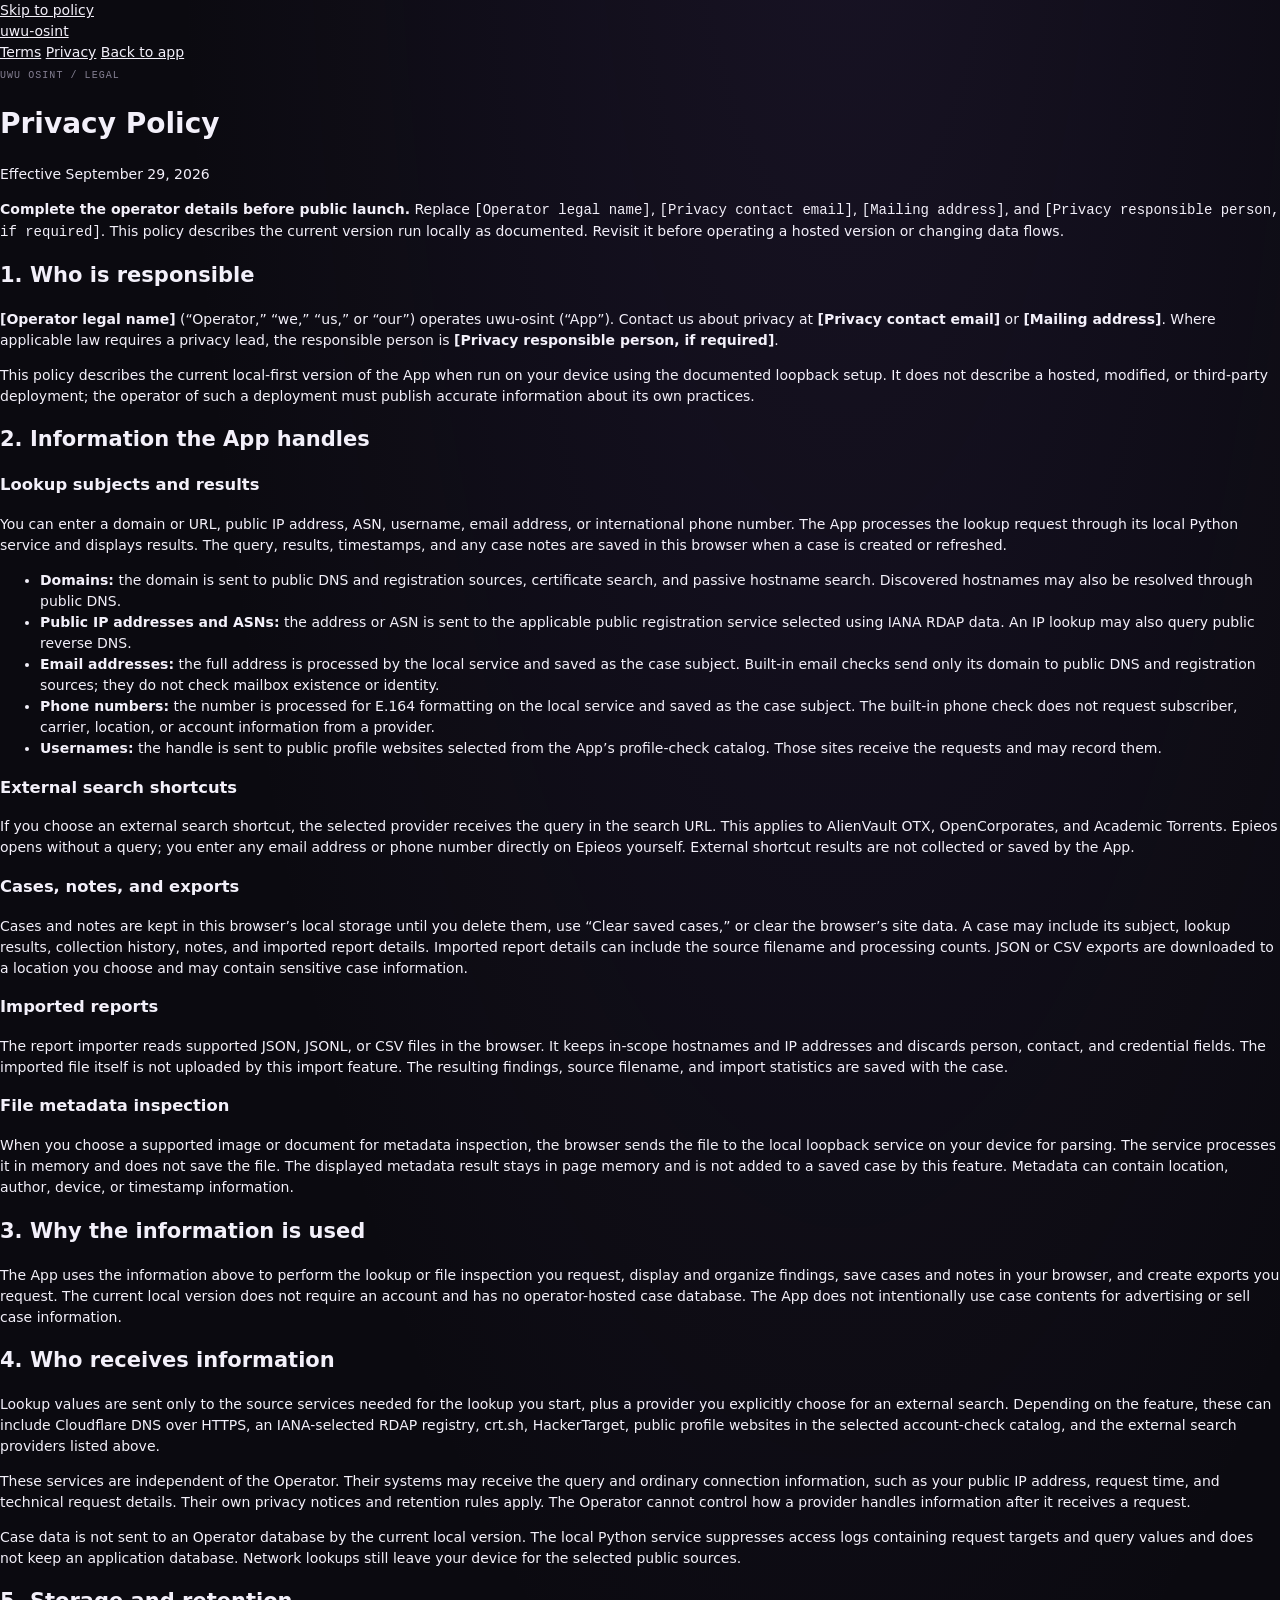
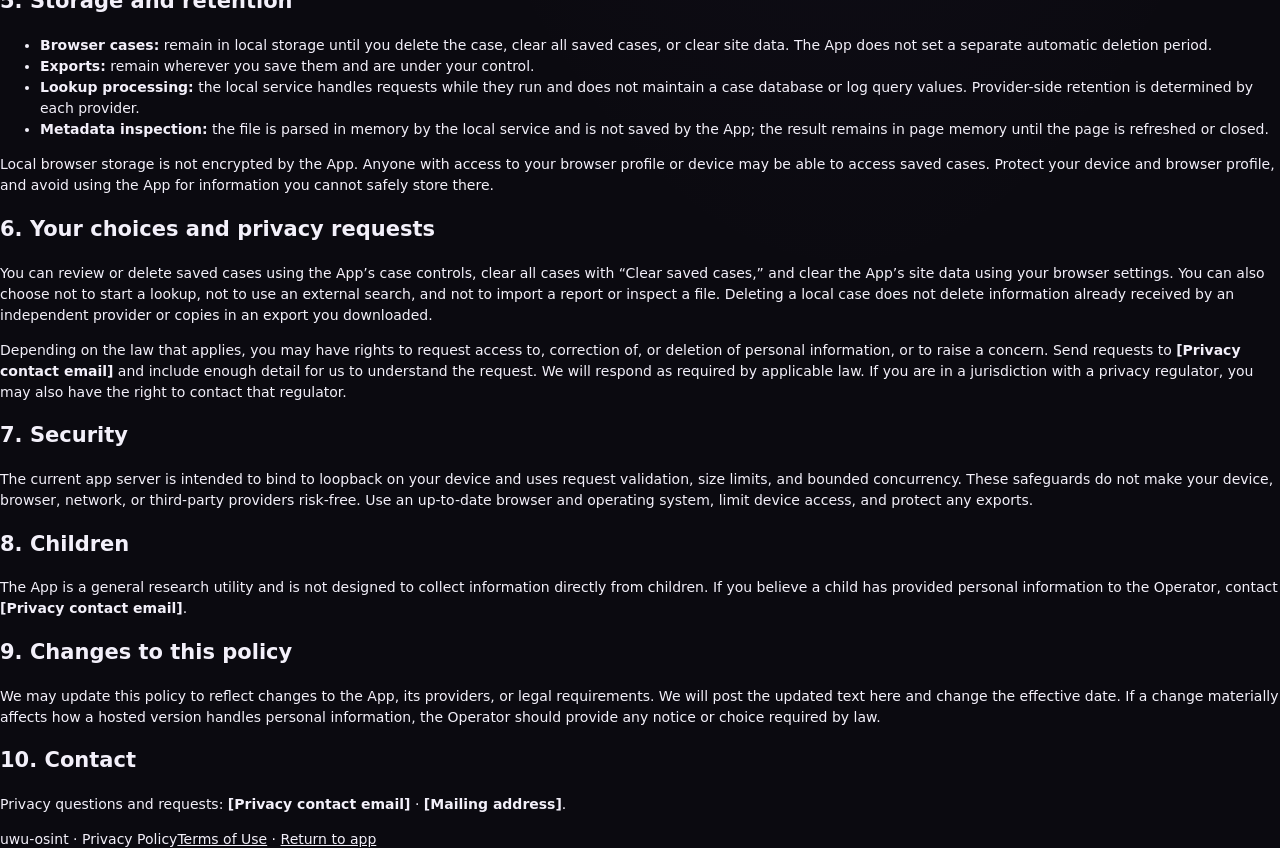
==== src/privacy.html @ 49c63d44 "Add terms of use and privacy policy pages" ====
<!doctype html>
<html lang="en">
  <head>
    <meta charset="utf-8" />
    <meta name="viewport" content="width=device-width, initial-scale=1" />
    <meta name="theme-color" content="#0c0b11" />
    <meta name="description" content="How uwu-osint handles lookup values, browser cases, imported reports, and local files." />
    <title>Privacy Policy — uwu-osint</title>
    <link rel="stylesheet" href="/styles.css" />
  </head>
  <body class="legal-page">
    <a class="skip-link" href="#main-content">Skip to policy</a>
    <header class="legal-topbar">
      <a class="legal-brand" href="/">uwu<span>-osint</span></a>
      <nav class="legal-nav" aria-label="Legal pages">
        <a href="/terms.html">Terms</a>
        <a href="/privacy.html" aria-current="page">Privacy</a>
        <a href="/">Back to app</a>
      </nav>
    </header>
    <main class="legal-shell" id="main-content">
      <div class="legal-heading">
        <span class="eyebrow">UWU OSINT / LEGAL</span>
        <h1>Privacy Policy</h1>
        <p>Effective September 29, 2026</p>
      </div>
      <aside class="legal-notice" role="note">
        <strong>Complete the operator details before public launch.</strong>
        Replace <code>[Operator legal name]</code>, <code>[Privacy contact email]</code>, <code>[Mailing address]</code>, and <code>[Privacy responsible person, if required]</code>. This policy describes the current version run locally as documented. Revisit it before operating a hosted version or changing data flows.
      </aside>
      <article class="legal-content">
        <section>
          <h2>1. Who is responsible</h2>
          <p><strong>[Operator legal name]</strong> (“Operator,” “we,” “us,” or “our”) operates uwu-osint (“App”). Contact us about privacy at <strong>[Privacy contact email]</strong> or <strong>[Mailing address]</strong>. Where applicable law requires a privacy lead, the responsible person is <strong>[Privacy responsible person, if required]</strong>.</p>
          <p>This policy describes the current local-first version of the App when run on your device using the documented loopback setup. It does not describe a hosted, modified, or third-party deployment; the operator of such a deployment must publish accurate information about its own practices.</p>
        </section>
        <section>
          <h2>2. Information the App handles</h2>
          <h3>Lookup subjects and results</h3>
          <p>You can enter a domain or URL, public IP address, ASN, username, email address, or international phone number. The App processes the lookup request through its local Python service and displays results. The query, results, timestamps, and any case notes are saved in this browser when a case is created or refreshed.</p>
          <ul>
            <li><strong>Domains:</strong> the domain is sent to public DNS and registration sources, certificate search, and passive hostname search. Discovered hostnames may also be resolved through public DNS.</li>
            <li><strong>Public IP addresses and ASNs:</strong> the address or ASN is sent to the applicable public registration service selected using IANA RDAP data. An IP lookup may also query public reverse DNS.</li>
            <li><strong>Email addresses:</strong> the full address is processed by the local service and saved as the case subject. Built-in email checks send only its domain to public DNS and registration sources; they do not check mailbox existence or identity.</li>
            <li><strong>Phone numbers:</strong> the number is processed for E.164 formatting on the local service and saved as the case subject. The built-in phone check does not request subscriber, carrier, location, or account information from a provider.</li>
            <li><strong>Usernames:</strong> the handle is sent to public profile websites selected from the App’s profile-check catalog. Those sites receive the requests and may record them.</li>
          </ul>
          <h3>External search shortcuts</h3>
          <p>If you choose an external search shortcut, the selected provider receives the query in the search URL. This applies to AlienVault OTX, OpenCorporates, and Academic Torrents. Epieos opens without a query; you enter any email address or phone number directly on Epieos yourself. External shortcut results are not collected or saved by the App.</p>
          <h3>Cases, notes, and exports</h3>
          <p>Cases and notes are kept in this browser’s local storage until you delete them, use “Clear saved cases,” or clear the browser’s site data. A case may include its subject, lookup results, collection history, notes, and imported report details. Imported report details can include the source filename and processing counts. JSON or CSV exports are downloaded to a location you choose and may contain sensitive case information.</p>
          <h3>Imported reports</h3>
          <p>The report importer reads supported JSON, JSONL, or CSV files in the browser. It keeps in-scope hostnames and IP addresses and discards person, contact, and credential fields. The imported file itself is not uploaded by this import feature. The resulting findings, source filename, and import statistics are saved with the case.</p>
          <h3>File metadata inspection</h3>
          <p>When you choose a supported image or document for metadata inspection, the browser sends the file to the local loopback service on your device for parsing. The service processes it in memory and does not save the file. The displayed metadata result stays in page memory and is not added to a saved case by this feature. Metadata can contain location, author, device, or timestamp information.</p>
        </section>
        <section>
          <h2>3. Why the information is used</h2>
          <p>The App uses the information above to perform the lookup or file inspection you request, display and organize findings, save cases and notes in your browser, and create exports you request. The current local version does not require an account and has no operator-hosted case database. The App does not intentionally use case contents for advertising or sell case information.</p>
        </section>
        <section>
          <h2>4. Who receives information</h2>
          <p>Lookup values are sent only to the source services needed for the lookup you start, plus a provider you explicitly choose for an external search. Depending on the feature, these can include Cloudflare DNS over HTTPS, an IANA-selected RDAP registry, crt.sh, HackerTarget, public profile websites in the selected account-check catalog, and the external search providers listed above.</p>
          <p>These services are independent of the Operator. Their systems may receive the query and ordinary connection information, such as your public IP address, request time, and technical request details. Their own privacy notices and retention rules apply. The Operator cannot control how a provider handles information after it receives a request.</p>
          <p>Case data is not sent to an Operator database by the current local version. The local Python service suppresses access logs containing request targets and query values and does not keep an application database. Network lookups still leave your device for the selected public sources.</p>
        </section>
        <section>
          <h2>5. Storage and retention</h2>
          <ul>
            <li><strong>Browser cases:</strong> remain in local storage until you delete the case, clear all saved cases, or clear site data. The App does not set a separate automatic deletion period.</li>
            <li><strong>Exports:</strong> remain wherever you save them and are under your control.</li>
            <li><strong>Lookup processing:</strong> the local service handles requests while they run and does not maintain a case database or log query values. Provider-side retention is determined by each provider.</li>
            <li><strong>Metadata inspection:</strong> the file is parsed in memory by the local service and is not saved by the App; the result remains in page memory until the page is refreshed or closed.</li>
          </ul>
          <p>Local browser storage is not encrypted by the App. Anyone with access to your browser profile or device may be able to access saved cases. Protect your device and browser profile, and avoid using the App for information you cannot safely store there.</p>
        </section>
        <section>
          <h2>6. Your choices and privacy requests</h2>
          <p>You can review or delete saved cases using the App’s case controls, clear all cases with “Clear saved cases,” and clear the App’s site data using your browser settings. You can also choose not to start a lookup, not to use an external search, and not to import a report or inspect a file. Deleting a local case does not delete information already received by an independent provider or copies in an export you downloaded.</p>
          <p>Depending on the law that applies, you may have rights to request access to, correction of, or deletion of personal information, or to raise a concern. Send requests to <strong>[Privacy contact email]</strong> and include enough detail for us to understand the request. We will respond as required by applicable law. If you are in a jurisdiction with a privacy regulator, you may also have the right to contact that regulator.</p>
        </section>
        <section>
          <h2>7. Security</h2>
          <p>The current app server is intended to bind to loopback on your device and uses request validation, size limits, and bounded concurrency. These safeguards do not make your device, browser, network, or third-party providers risk-free. Use an up-to-date browser and operating system, limit device access, and protect any exports.</p>
        </section>
        <section>
          <h2>8. Children</h2>
          <p>The App is a general research utility and is not designed to collect information directly from children. If you believe a child has provided personal information to the Operator, contact <strong>[Privacy contact email]</strong>.</p>
        </section>
        <section>
          <h2>9. Changes to this policy</h2>
          <p>We may update this policy to reflect changes to the App, its providers, or legal requirements. We will post the updated text here and change the effective date. If a change materially affects how a hosted version handles personal information, the Operator should provide any notice or choice required by law.</p>
        </section>
        <section>
          <h2>10. Contact</h2>
          <p>Privacy questions and requests: <strong>[Privacy contact email]</strong> · <strong>[Mailing address]</strong>.</p>
        </section>
      </article>
      <footer class="legal-footer"><span>uwu-osint · Privacy Policy</span><span><a href="/terms.html">Terms of Use</a> · <a href="/">Return to app</a></span></footer>
    </main>
  </body>
</html>
---- styles.css ----
:root {
  color-scheme: dark;
  --bg: #0b0a10;
  --panel: #121119;
  --panel-raised: #17151f;
  --panel-hover: #1d1b27;
  --border: rgba(234, 228, 255, .085);
  --border-strong: rgba(234, 228, 255, .14);
  --text: #f3f0fa;
  --muted: #9894a7;
  --faint: #696677;
  --lilac: #b7a4ff;
  --lilac-bright: #cbbaff;
  --mint: #a5e2c3;
  --warning: #e7bd7c;
  --danger: #df929e;
  --sans: "DM Sans", Inter, ui-sans-serif, system-ui, -apple-system, BlinkMacSystemFont, "Segoe UI", sans-serif;
  --display: Manrope, var(--sans);
  --mono: "DM Mono", "SFMono-Regular", Consolas, monospace;
}

* { box-sizing: border-box; }

html { min-width: 320px; background: var(--bg); }

body {
  margin: 0;
  color: var(--text);
  background:
    radial-gradient(ellipse at 66% -12%, rgba(97, 69, 158, .15), transparent 42rem),
    var(--bg);
  font-family: var(--sans);
  font-size: 14px;
  line-height: 1.5;
  -webkit-font-smoothing: antialiased;
}

button, input, textarea { color: inherit; font: inherit; }
button { cursor: pointer; }
a { color: inherit; }
button:focus-visible, a:focus-visible, input:focus-visible, textarea:focus-visible, select:focus-visible { outline: 2px solid var(--lilac); outline-offset: 3px; }

.app-shell { min-height: 100vh; display: grid; grid-template-columns: 248px minmax(0, 1fr); }

.sidebar {
  position: sticky;
  top: 0;
  display: flex;
  flex-direction: column;
  height: 100vh;
  min-height: 620px;
  padding: 27px 16px 17px;
  overflow: hidden;
  background: rgba(15, 14, 21, .91);
  border-right: 1px solid var(--border);
}

.brand-lockup { display: flex; align-items: center; gap: 11px; padding: 1px 10px 21px; }
.brand-mark { position: relative; display: grid; place-items: center; width: 36px; height: 36px; border: 1px solid rgba(183, 164, 255, .44); border-radius: 12px; color: var(--lilac-bright); font: 800 17px var(--display); letter-spacing: -3px; padding-right: 3px; background: linear-gradient(140deg, rgba(183, 164, 255, .16), rgba(183, 164, 255, .025)); box-shadow: 0 0 24px rgba(141, 113, 233, .13); }
.brand-mark span { color: #f5d8fd; }
.brand-lockup b { display: block; font: 800 16px var(--display); letter-spacing: -.6px; }
.brand-lockup b span { color: var(--lilac); }
.brand-lockup small { display: block; margin-top: 1px; color: var(--faint); font: 9px var(--mono); letter-spacing: .8px; }
.sidebar-rule { height: 1px; background: var(--border); margin: 0 7px 22px; }
.side-label, .eyebrow { color: #858093; font: 10px var(--mono); letter-spacing: 1.05px; }
.side-label { padding: 0 11px; margin-bottom: 9px; }
.side-link { position: relative; display: flex; align-items: center; gap: 11px; width: 100%; height: 39px; padding: 0 11px; border: 0; border-radius: 8px; background: transparent; color: #a9a5b5; text-align: left; font-size: 12px; transition: background .16s ease, color .16s ease; }
.side-link:hover { background: rgba(255,255,255,.035); color: var(--text); }
.side-link.selected { background: rgba(183, 164, 255, .105); color: #e7ddff; }
.side-icon { width: 17px; color: #9791a8; font-size: 16px; text-align: center; }
.side-link.selected .side-icon { color: var(--lilac); }
.nav-dot { width: 5px; height: 5px; margin-left: auto; border-radius: 50%; background: var(--lilac); box-shadow: 0 0 8px var(--lilac); }
.case-section-heading { display: flex; align-items: center; justify-content: space-between; margin: 28px 1px 10px; }
.case-section-heading .side-label { margin: 0; }
.case-count { min-width: 21px; padding: 1px 6px; border: 1px solid var(--border); border-radius: 10px; color: var(--muted); text-align: center; font: 10px var(--mono); }
.case-list { display: grid; align-content: start; gap: 3px; overflow-y: auto; scrollbar-width: thin; scrollbar-color: #373242 transparent; }
.case-item { display: flex; align-items: center; gap: 9px; width: 100%; min-width: 0; padding: 8px 8px; border: 1px solid transparent; border-radius: 9px; background: transparent; text-align: left; transition: background .15s ease, border-color .15s ease; }
.case-item:hover { background: rgba(255,255,255,.035); }
.case-item.active { border-color: rgba(183,164,255,.17); background: rgba(183,164,255,.065); }
.case-avatar { display: grid; flex: 0 0 28px; place-items: center; width: 28px; height: 28px; border: 1px solid rgba(183,164,255,.16); border-radius: 8px; color: #c4b4ff; background: rgba(183,164,255,.085); font: 11px var(--mono); }
.case-item-copy { display: grid; min-width: 0; gap: 1px; }
.case-item-copy b { overflow: hidden; color: #e4e0eb; font-size: 11px; font-weight: 600; text-overflow: ellipsis; white-space: nowrap; }
.case-item-copy small { color: var(--faint); font: 9px var(--mono); letter-spacing: .3px; }
.case-arrow { margin-left: auto; color: #706b7e; font-size: 18px; opacity: 0; }
.case-item:hover .case-arrow, .case-item.active .case-arrow { opacity: 1; }
.case-list-empty { padding: 11px; color: #817d8d; font-size: 11px; line-height: 1.8; }
.case-list-empty span { color: #928d9b; }
.sidebar-bottom { margin-top: auto; padding: 15px 10px 0; border-top: 1px solid var(--border); }
.clear-cases-button { width: fit-content; padding: 4px 0; border: 0; background: transparent; color: #c88f99; font-size: 9px; text-align: left; }
.clear-cases-button:hover { color: #f0b3bd; text-decoration: underline; text-underline-offset: 3px; }
.local-indicator { display: flex; align-items: center; gap: 8px; color: #b8b2c4; font-size: 10px; }
.local-indicator i, .passive-label i { display: inline-block; width: 6px; height: 6px; border-radius: 50%; background: var(--mint); box-shadow: 0 0 9px rgba(165,226,195,.65); }
.sidebar-bottom p { margin: 8px 0 20px; color: var(--faint); font-size: 10px; line-height: 1.6; }
.version-label { display: flex; justify-content: space-between; color: #898493; font: 9px var(--mono); letter-spacing: .6px; }
.version-label span { color: #9792a0; }

.main-content { min-width: 0; }
.topbar { position: sticky; z-index: 3; top: 0; display: flex; justify-content: space-between; align-items: center; height: 57px; padding: 0 44px; border-bottom: 1px solid rgba(234,228,255,.065); background: rgba(11,10,16,.83); backdrop-filter: blur(16px); }
.breadcrumb { display: flex; align-items: center; gap: 10px; color: #7c7888; font-size: 11px; }
.breadcrumb i { color: #494655; font-style: normal; }
.breadcrumb b { color: #c8c4d1; font-weight: 500; }
.topbar-actions { display: flex; align-items: center; gap: 16px; }
.passive-label { display: flex; align-items: center; gap: 7px; color: #a2d6ba; font: 9px var(--mono); letter-spacing: .7px; }
.passive-label i { width: 5px; height: 5px; }
.icon-button { display: grid; place-items: center; width: 30px; height: 30px; border: 1px solid var(--border-strong); border-radius: 8px; background: #14121c; color: #d1c6fb; font-size: 17px; }
.icon-button:hover { border-color: rgba(183,164,255,.45); background: rgba(183,164,255,.1); }
.icon-button:disabled { cursor: wait; opacity: .55; }

.content-wrap { width: min(1140px, 100%); margin: 0 auto; padding: 39px 44px 24px; }
.page-heading { position: relative; display: flex; align-items: center; justify-content: space-between; min-height: 124px; overflow: hidden; }
.page-heading .eyebrow { color: #a492d8; }
.page-heading h1 { margin: 10px 0 5px; font: 600 clamp(27px, 3vw, 36px)/1.12 var(--display); letter-spacing: -1.5px; }
.page-heading h1 em { color: var(--lilac); font-style: normal; }
.page-heading p { margin: 0; color: #9390a0; font-size: 12px; }
.heading-ornament { position: relative; display: grid; flex: 0 0 160px; place-items: center; width: 160px; height: 120px; opacity: .87; }
.ornament-ring { position: absolute; border: 1px solid rgba(183,164,255,.15); border-radius: 50%; transform: rotate(-25deg); }
.ring-one { width: 126px; height: 74px; }
.ring-two { width: 91px; height: 117px; transform: rotate(48deg); border-color: rgba(222,178,250,.14); }
.ornament-core { display: grid; place-items: center; width: 43px; height: 43px; border: 1px solid rgba(199,180,255,.45); border-radius: 15px; background: radial-gradient(circle at 40% 30%, rgba(193,167,255,.24), rgba(79,59,118,.16)); color: #dfd1ff; font: 700 12px var(--display); transform: rotate(-10deg); box-shadow: 0 0 35px rgba(157,130,240,.18); }

.search-panel { display: grid; grid-template-columns: 43px minmax(180px, 1fr) 1px minmax(280px, 370px); align-items: center; min-height: 84px; margin: 23px 0 22px; padding: 14px 17px; border: 1px solid rgba(183,164,255,.18); border-radius: 13px; background: linear-gradient(112deg, rgba(28,25,40,.98), rgba(19,17,26,.96)); box-shadow: 0 12px 45px rgba(0,0,0,.15), inset 0 1px rgba(255,255,255,.025); }
.search-icon { display: grid; place-items: center; width: 33px; height: 33px; border: 1px solid rgba(183,164,255,.17); border-radius: 9px; color: var(--lilac); background: rgba(183,164,255,.07); font-size: 21px; }
.search-input-wrap { display: grid; align-content: center; min-width: 0; padding: 0 14px 0 4px; }
.search-input-wrap label { margin-bottom: 1px; color: #858093; font: 9px var(--mono); letter-spacing: .75px; }
.search-input-wrap input { width: 100%; min-width: 0; padding: 0; border: 0; outline: none; background: transparent; color: var(--text); font: 600 15px var(--display); letter-spacing: -.2px; }
.search-input-wrap input::placeholder { color: #918b9d; font-weight: 500; }
.search-input-wrap input:focus-visible { outline: 2px solid var(--lilac); outline-offset: 4px; border-radius: 3px; }
.search-hint { margin-top: 3px; color: #938d9f; font-size: 9px; }
.account-filter { display: grid; gap: 3px; width: min(260px, 100%); margin-top: 8px; }
.account-filter[hidden] { display: none; }
.account-filter label { color: #858093; font: 8px var(--mono); letter-spacing: .6px; }
.account-filter select { width: 100%; min-height: 27px; padding: 0 7px; border: 1px solid rgba(234,228,255,.1); border-radius: 5px; background: #17151f; color: #c8c1d7; font-size: 9px; }
.search-divider { height: 45px; background: var(--border-strong); }
.scope-check { display: flex; align-items: center; justify-content: space-between; gap: 11px; padding-left: 17px; }
.scope-check label { display: flex; align-items: center; gap: 8px; min-width: 0; color: #9792a3; font-size: 10px; line-height: 1.35; cursor: pointer; }
.scope-check input { position: absolute; width: 1px; height: 1px; opacity: 0; }
.custom-check { position: relative; flex: 0 0 15px; width: 15px; height: 15px; border: 1px solid #635d70; border-radius: 4px; background: rgba(255,255,255,.025); }
.scope-check input:checked + .custom-check { border-color: var(--lilac); background: var(--lilac); }
.scope-check input:checked + .custom-check::after { position: absolute; top: 1px; left: 4px; width: 4px; height: 8px; border: solid #211a35; border-width: 0 2px 2px 0; content: ""; transform: rotate(45deg); }
.scope-check input:focus-visible + .custom-check { outline: 2px solid var(--lilac); outline-offset: 3px; }
.submit-button { display: flex; flex: 0 0 auto; align-items: center; justify-content: center; gap: 11px; min-width: 119px; height: 38px; padding: 0 12px; border: 1px solid rgba(205,190,255,.7); border-radius: 8px; background: linear-gradient(135deg, #c5b4ff, #ab96f2); color: #201932; font-size: 11px; font-weight: 700; box-shadow: 0 5px 17px rgba(147,119,232,.16); transition: transform .16s ease, filter .16s ease; }
.submit-button:hover:not(:disabled) { filter: brightness(1.08); transform: translateY(-1px); }
.submit-button:disabled { cursor: wait; opacity: .78; }
.submit-button span:not(.spinner) { font-size: 15px; }
.spinner { width: 12px; height: 12px; border: 2px solid rgba(32,25,50,.3); border-top-color: #201932; border-radius: 50%; animation: spin .75s linear infinite; }
@keyframes spin { to { transform: rotate(360deg); } }
.flash-message { margin: -11px 0 18px; padding: 9px 12px; border: 1px solid transparent; border-radius: 8px; font-size: 11px; }
.flash-message.error { border-color: rgba(223,146,158,.26); background: rgba(223,146,158,.07); color: #e8acb5; }
.flash-message.success { border-color: rgba(165,226,195,.22); background: rgba(165,226,195,.07); color: #a7dfbf; }
.privacy-disclosure { margin: -9px 0 16px; color: #aaa4b2; font-size: 10px; }
.privacy-disclosure summary { width: fit-content; color: #c2b4ea; cursor: pointer; }
.privacy-disclosure p { max-width: 780px; margin: 8px 0 0; padding: 10px 12px; border: 1px solid var(--border); border-radius: 8px; background: rgba(19,18,26,.76); color: #aaa4b2; line-height: 1.65; }
.sr-only { position: absolute; width: 1px; height: 1px; overflow: hidden; clip: rect(0,0,0,0); white-space: nowrap; clip-path: inset(50%); }
.mobile-case-tools { display: none; }

.case-title-row { display: flex; justify-content: space-between; align-items: center; margin: 29px 1px 18px; }
.subject-line { display: flex; align-items: center; gap: 10px; }
.subject-dot { width: 8px; height: 8px; border-radius: 50%; background: var(--mint); box-shadow: 0 0 12px rgba(165,226,195,.42); }
.subject-line h2 { margin: 0; color: #f0edf6; font: 600 19px var(--display); letter-spacing: -.5px; }
.type-tag, .tag { padding: 3px 7px; border: 1px solid rgba(183,164,255,.16); border-radius: 5px; background: rgba(183,164,255,.07); color: #c0b0f5; font: 9px var(--mono); text-transform: uppercase; }
.case-title-row p { margin: 5px 0 0 18px; color: #797586; font-size: 10px; }
.middle-dot { margin: 0 5px; color: #4b4756; }
.delete-button { padding: 6px 9px; border: 1px solid transparent; border-radius: 7px; background: transparent; color: #777282; font-size: 10px; }
.delete-button:hover { border-color: rgba(223,146,158,.2); background: rgba(223,146,158,.055); color: #dda1a9; }
.delete-button span { margin-left: 4px; font-size: 14px; }
.result-tabs { display: flex; gap: 5px; padding-bottom: 1px; border-bottom: 1px solid var(--border); }
.result-tab { position: relative; display: flex; align-items: center; gap: 8px; padding: 10px 13px 12px; border: 0; background: transparent; color: #858091; font-size: 11px; }
.result-tab span { color: #928ca2; font-size: 14px; }
.result-tab:hover:not(:disabled) { color: #e7e2f1; }
.result-tab.active { color: #e1d8ff; }
.result-tab.active span { color: var(--lilac); }
.result-tab.active::after { position: absolute; right: 9px; bottom: -1px; left: 9px; height: 2px; border-radius: 2px 2px 0 0; background: var(--lilac); content: ""; box-shadow: 0 -2px 8px rgba(183,164,255,.36); }
.result-tab:disabled { cursor: not-allowed; opacity: .4; }
.result-content { padding-top: 20px; }

.metrics-grid { display: grid; grid-template-columns: repeat(4, minmax(0,1fr)); gap: 10px; }
.metric-card { min-width: 0; min-height: 105px; padding: 15px 16px 13px; border: 1px solid var(--border); border-radius: 10px; background: linear-gradient(145deg, rgba(23,21,31,.96), rgba(18,17,24,.94)); }
.metric-label { display: block; color: #8c8798; font-size: 10px; }
.metric-card strong { display: block; margin-top: 7px; color: #eeeaf6; font: 600 25px var(--display); letter-spacing: -1px; }
.metric-card .metric-word { font-size: 20px; letter-spacing: -.6px; }
.metric-card .metric-time { font-size: 13px; letter-spacing: -.1px; }
.metric-foot { display: block; overflow: hidden; margin-top: 3px; color: #9691a0; font-size: 9px; text-overflow: ellipsis; white-space: nowrap; }
.overview-grid { display: grid; grid-template-columns: 1fr 1fr; gap: 10px; margin-top: 11px; }
.panel { min-width: 0; border: 1px solid var(--border); border-radius: 10px; background: rgba(19,18,26,.84); }
.overview-panel { min-height: 169px; padding: 16px 17px; }
.registration-panel { grid-column: 1 / -1; min-height: 130px; }
.panel-heading { display: flex; justify-content: space-between; align-items: center; gap: 14px; margin-bottom: 15px; }
.panel-heading h3 { margin: 4px 0 0; color: #e5e1ec; font: 600 14px var(--display); letter-spacing: -.15px; }
.panel-heading .eyebrow { font-size: 9px; letter-spacing: .85px; }
.panel-caption { color: #6c6878; font-size: 9px; }
.text-button { flex: 0 0 auto; padding: 5px 0 5px 8px; border: 0; background: transparent; color: #aaa0ca; font-size: 10px; }
.text-button:hover { color: var(--lilac-bright); }
.text-button span { margin-left: 5px; }
.pill-row { display: flex; flex-wrap: wrap; gap: 6px; }
.mini-pill { padding: 5px 8px; border: 1px solid rgba(183,164,255,.13); border-radius: 6px; background: rgba(183,164,255,.055); color: #a9a4b5; font: 10px var(--mono); }
.mini-pill b { color: #c6b6f7; font-weight: 500; }
.muted, .subtle-note { color: #9792a0; font-size: 10px; }
.subtle-note { margin-top: 12px; }
.summary-number { color: #e5def6; font: 600 24px var(--display); letter-spacing: -.8px; }
.summary-number span { color: #9691a1; font: 11px var(--sans); letter-spacing: 0; }
.inline-error { padding: 8px 10px; border: 1px solid rgba(223,146,158,.13); border-radius: 7px; background: rgba(223,146,158,.045); color: #bf8e96; font-size: 10px; }
.detail-list { display: grid; }
.detail-row { display: grid; grid-template-columns: 140px minmax(0,1fr); gap: 15px; padding: 8px 0; border-bottom: 1px solid rgba(234,228,255,.055); font-size: 10px; }
.detail-row:last-child { border-bottom: 0; }
.detail-row span { color: #9792a0; }
.detail-row b { overflow-wrap: anywhere; color: #c9c5d1; font-weight: 500; }

.source-link { display: inline-flex; align-items: center; gap: 5px; color: #b8a8f2; font-size: 10px; text-decoration: none; white-space: nowrap; }
.source-link:hover { color: #ded3ff; text-decoration: underline; text-underline-offset: 3px; }
.source-link span { font-size: 12px; }
.sources-panel { margin-top: 11px; padding: 16px 17px 14px; }
.source-grid { display: grid; grid-template-columns: repeat(3, minmax(0,1fr)); gap: 8px; }
.source-card { min-width: 0; padding: 11px 11px 9px; border: 1px solid rgba(234,228,255,.065); border-radius: 8px; background: rgba(255,255,255,.016); }
.source-card-top, .source-card-bottom { display: flex; justify-content: space-between; align-items: center; gap: 5px; }
.source-symbol { display: grid; place-items: center; width: 23px; height: 23px; border-radius: 7px; background: rgba(183,164,255,.09); color: #c2b2fa; font-size: 13px; }
.status-badge { display: inline-flex; align-items: center; gap: 5px; padding: 3px 6px; border: 1px solid transparent; border-radius: 20px; font: 8px var(--mono); }
.status-badge i { width: 4px; height: 4px; border-radius: 50%; background: currentColor; }
.status-badge.available { border-color: rgba(165,226,195,.12); background: rgba(165,226,195,.05); color: #97cfb0; }
.status-badge.unavailable { border-color: rgba(223,146,158,.13); background: rgba(223,146,158,.04); color: #c68992; }
.source-name { overflow: hidden; margin-top: 10px; color: #ded9e8; font: 600 11px var(--display); text-overflow: ellipsis; white-space: nowrap; }
.source-description { overflow: hidden; margin-top: 2px; color: #a19bad; font-size: 9px; text-overflow: ellipsis; white-space: nowrap; }
.source-card-bottom { margin-top: 11px; padding-top: 8px; border-top: 1px solid rgba(234,228,255,.055); color: #9691a0; font: 8px var(--mono); }
.source-card-bottom .source-link { font-size: 9px; }
.notes-panel { margin-top: 11px; padding: 16px 17px; }
.saved-label { color: #6e697a; font-size: 9px; }
.notes-panel textarea { display: block; width: 100%; min-height: 72px; resize: vertical; padding: 10px 11px; border: 1px solid rgba(234,228,255,.085); border-radius: 7px; outline: none; background: rgba(8,7,12,.37); color: #d7d1e1; font-size: 11px; line-height: 1.6; }
.notes-panel textarea::placeholder { color: #646070; }
.notes-panel textarea:focus { border-color: rgba(183,164,255,.35); }

.tab-intro { display: flex; justify-content: space-between; align-items: flex-end; gap: 20px; margin: 5px 1px 16px; }
.tab-intro .eyebrow { color: #a492d8; font-size: 9px; }
.tab-intro h2 { margin: 5px 0 2px; font: 600 21px var(--display); letter-spacing: -.6px; }
.tab-intro p { margin: 0; color: #7d7888; font-size: 10px; }
.record-grid { display: grid; grid-template-columns: 1fr 1fr; gap: 9px; }
.record-panel { padding: 14px 15px; }
.record-heading { display: flex; align-items: center; justify-content: space-between; padding-bottom: 11px; border-bottom: 1px solid rgba(234,228,255,.06); }
.record-type { color: #c2b3f6; font: 9px var(--mono); letter-spacing: .8px; }
.record-heading h3 { margin: 3px 0 0; color: #dad5e4; font: 500 11px var(--display); }
.count-tag { display: grid; place-items: center; min-width: 23px; height: 23px; padding: 0 5px; border-radius: 7px; background: rgba(183,164,255,.08); color: #bbb0df; font: 10px var(--mono); }
.record-list { display: grid; gap: 1px; margin: 0; padding: 4px 0 0; list-style: none; }
.record-list li { display: flex; justify-content: space-between; align-items: start; gap: 12px; padding: 8px 0; border-bottom: 1px solid rgba(234,228,255,.04); }
.record-list li:last-child { border-bottom: 0; }
.record-list code, .table-panel code { overflow-wrap: anywhere; color: #d0c8e9; font: 10px/1.55 var(--mono); }
.record-list li span { flex: 0 0 auto; color: #9691a0; font: 9px var(--mono); }
.empty-record { padding: 14px 0 4px; color: #9691a0; font-size: 10px; }
.notice { margin-bottom: 12px; padding: 9px 11px; border: 1px solid rgba(183,164,255,.13); border-radius: 7px; background: rgba(183,164,255,.045); color: #b4a9d4; font-size: 10px; }
.warning-notice { border-color: rgba(231,189,124,.2); background: rgba(231,189,124,.05); color: #c9ad82; }
.tab-intro + .source-grid, .record-grid + .source-grid, .table-panel + .source-grid { margin-top: 12px; }
.table-panel { overflow-x: auto; }
table { width: 100%; border-collapse: collapse; text-align: left; }
th { padding: 12px 14px; border-bottom: 1px solid var(--border-strong); color: #9691a0; font: 9px var(--mono); letter-spacing: .5px; text-transform: uppercase; }
td { padding: 11px 14px; border-bottom: 1px solid rgba(234,228,255,.05); color: #aaa5b4; font-size: 10px; white-space: nowrap; }
td:first-child { min-width: 260px; white-space: normal; }
tbody tr:hover { background: rgba(255,255,255,.018); }
.tag { display: inline-block; padding: 2px 6px; font-size: 8px; }
.compact-empty { min-height: 145px !important; }
.registration-details { padding: 6px 16px; }
.events-panel { margin-top: 10px; padding: 16px; }
.events-panel .panel-heading { margin-bottom: 8px; }
.event-list { display: grid; }
.event-row { display: grid; grid-template-columns: 10px minmax(100px,1fr) minmax(160px, .7fr); align-items: center; gap: 10px; min-height: 36px; border-bottom: 1px solid rgba(234,228,255,.05); color: #aaa5b4; font-size: 10px; }
.event-row:last-child { border: 0; }
.event-row b { font-weight: 500; text-transform: capitalize; }
.event-row time { color: #9691a0; font: 9px var(--mono); text-align: right; }
.event-dot { width: 5px; height: 5px; border-radius: 50%; background: #b7a4ff; box-shadow: 0 0 7px rgba(183,164,255,.45); }
.history-list { margin-top: 12px; padding: 15px 16px 8px; }
.history-list .panel-heading { margin-bottom: 6px; }
.history-item { display: grid; grid-template-columns: 64px minmax(130px, auto) minmax(0,1fr); align-items: start; gap: 10px; padding: 9px 0; border-top: 1px solid rgba(234,228,255,.05); color: #c8c3d1; font-size: 10px; }
.history-item time { color: #9691a0; font: 9px var(--mono); }
.history-item span { color: #a29dab; }
.empty-panel { display: grid; justify-items: start; min-height: 218px; align-content: center; padding: 30px; border: 1px dashed rgba(234,228,255,.13); border-radius: 10px; background: rgba(19,18,26,.55); }
.empty-glyph { display: grid; place-items: center; width: 34px; height: 34px; margin-bottom: 13px; border: 1px solid rgba(183,164,255,.18); border-radius: 10px; background: rgba(183,164,255,.07); color: #c7b7fc; font-size: 17px; }
.empty-panel h3 { margin: 0; color: #ded9e8; font: 600 15px var(--display); }
.empty-panel p { max-width: 430px; margin: 5px 0 12px; color: #a19ba9; font-size: 11px; }

.tool-intro { display: flex; justify-content: space-between; align-items: flex-end; gap: 22px; margin: 5px 1px 14px; }
.tool-intro h2 { margin: 5px 0 3px; color: #e5e0ee; font: 600 21px var(--display); letter-spacing: -.5px; }
.tool-intro p, .tool-copy { max-width: 650px; margin: 0; color: #a19ba9; font-size: 10px; line-height: 1.7; }
.tool-count { display: grid; justify-items: end; gap: 1px; color: #9691a0; font-size: 9px; white-space: nowrap; }
.tool-count strong { color: #d7caff; font: 600 23px var(--display); }
.tool-card-grid { display: grid; grid-template-columns: repeat(2, minmax(0,1fr)); gap: 9px; }
.integration-card { padding: 15px 16px 12px; }
.integration-top { display: flex; justify-content: space-between; align-items: center; margin-bottom: 12px; }
.integration-icon { display: grid; place-items: center; width: 30px; height: 30px; border: 1px solid rgba(183,164,255,.16); border-radius: 9px; background: rgba(183,164,255,.07); color: #c9b9ff; font-size: 16px; }
.integration-card h3 { margin: 5px 0 5px; color: #e5e0ed; font: 600 14px var(--display); }
.integration-card p { min-height: 48px; margin: 0; color: #a19ba9; font-size: 10px; line-height: 1.65; }
.integration-status { display: inline-flex; align-items: center; gap: 5px; padding: 3px 6px; border: 1px solid rgba(165,226,195,.12); border-radius: 20px; background: rgba(165,226,195,.045); color: #97cfb0; font: 8px var(--mono); }
.integration-status i { width: 4px; height: 4px; border-radius: 50%; background: currentColor; }
.integration-footer { display: flex; justify-content: space-between; align-items: center; margin-top: 11px; padding-top: 8px; border-top: 1px solid rgba(234,228,255,.055); color: #706b7b; font: 9px var(--mono); }
.tool-workbench { margin-top: 11px; padding: 16px 17px; }
.tool-workbench .tool-copy { margin: -3px 0 13px; }
.external-query-row { display: grid; grid-template-columns: minmax(0,1fr) minmax(210px,auto); align-items: end; gap: 12px; margin: 13px 0 12px; }
.external-query-field { display: grid; gap: 5px; min-width: 0; color: #858093; font: 8px var(--mono); letter-spacing: .65px; }
.external-query-field input { width: 100%; min-height: 36px; padding: 0 10px; border: 1px solid var(--border-strong); border-radius: 7px; outline: 0; background: rgba(8,7,12,.35); color: #e4deef; font: 11px var(--sans); letter-spacing: 0; }
.external-query-field input:focus { border-color: rgba(183,164,255,.55); box-shadow: 0 0 0 2px rgba(183,164,255,.08); }
.external-query-field input::placeholder { color: #918b9d; }
.external-scope { min-height: 36px; }
.external-source-grid { display: grid; grid-template-columns: repeat(2,minmax(0,1fr)); gap: 8px; }
.external-source-card { display: grid; grid-template-columns: minmax(0,1fr) auto; align-items: center; gap: 8px 12px; padding: 10px 11px; border: 1px solid rgba(234,228,255,.07); border-radius: 8px; background: rgba(8,7,12,.18); }
.external-source-heading { display: flex; align-items: center; gap: 8px; min-width: 0; }
.external-source-heading .integration-icon { flex: 0 0 30px; }
.external-source-heading b { overflow: hidden; color: #d7d1e1; font-size: 10px; text-overflow: ellipsis; white-space: nowrap; }
.external-source-card p { grid-column: 1; margin: 0; color: #a19ba9; font-size: 9px; line-height: 1.5; }
.external-source-card .secondary-button { grid-column: 2; grid-row: 1 / span 2; white-space: nowrap; }
.external-source-card .secondary-button span { margin-left: 5px; }
.file-audit-controls, .import-controls { display: flex; align-items: center; flex-wrap: wrap; gap: 9px; }
.file-picker { display: inline-flex; align-items: center; min-height: 34px; padding: 0 10px; border: 1px solid var(--border-strong); border-radius: 7px; background: rgba(255,255,255,.025); color: #b8afcf; font-size: 10px; cursor: pointer; }
.file-picker:hover { border-color: rgba(183,164,255,.35); background: rgba(183,164,255,.055); }
.file-picker:focus-within { outline: 2px solid var(--lilac); outline-offset: 3px; }
.file-picker input { position: absolute; width: 1px; height: 1px; overflow: hidden; clip: rect(0,0,0,0); white-space: nowrap; clip-path: inset(50%); }
.scope-check-inline { display: inline-flex; align-items: center; gap: 7px; color: #9a95a5; font-size: 10px; cursor: pointer; }
.scope-check-inline input { position: absolute; width: 1px; height: 1px; opacity: 0; }
.scope-check-inline input:focus-visible + .custom-check { outline: 2px solid var(--lilac); outline-offset: 3px; }
.scope-check-inline input:checked + .custom-check { border-color: var(--lilac); background: var(--lilac); }
.scope-check-inline input:checked + .custom-check::after { position: absolute; top: 1px; left: 4px; width: 4px; height: 8px; border: solid #211a35; border-width: 0 2px 2px 0; content: ""; transform: rotate(45deg); }
.secondary-button { min-height: 34px; padding: 0 12px; border: 1px solid rgba(183,164,255,.25); border-radius: 7px; background: rgba(183,164,255,.09); color: #cbbcff; font-size: 10px; font-weight: 600; }
.secondary-button:hover:not(:disabled) { border-color: rgba(183,164,255,.5); background: rgba(183,164,255,.14); }
.secondary-button:disabled { cursor: wait; opacity: .55; }
.tool-workbench select { min-height: 34px; padding: 0 28px 0 9px; border: 1px solid var(--border-strong); border-radius: 7px; background: #17151f; color: #c8c1d7; font-size: 10px; }
.metadata-result { margin-top: 15px; padding: 12px; border: 1px solid rgba(234,228,255,.07); border-radius: 8px; background: rgba(8,7,12,.24); }
.metadata-result-head { display: flex; justify-content: space-between; align-items: center; gap: 10px; padding-bottom: 10px; border-bottom: 1px solid rgba(234,228,255,.06); }
.metadata-result-head > div { display: grid; gap: 2px; }
.metadata-result-head b { color: #d7d1e1; font-size: 11px; }
.metadata-result-head small { color: #9691a0; font-size: 9px; }
.metadata-fields { display: grid; padding-top: 5px; }
.import-panel { margin-bottom: 11px; padding: 15px 16px; }
.import-footnote { margin: 10px 0 0; color: #9792a0; font-size: 9px; line-height: 1.6; }
.import-list { display: grid; gap: 9px; }
.imported-report { padding: 13px 15px; }
.imported-report-heading { display: flex; justify-content: space-between; align-items: center; gap: 12px; color: #746f80; font-size: 9px; }
.imported-report-heading > div { display: flex; align-items: center; gap: 8px; }
.imported-report-heading b { color: #c4bfce; font-size: 10px; font-weight: 500; }
.import-provenance { margin: 8px 0 0; color: #a19ba9; font-size: 9px; line-height: 1.55; overflow-wrap: anywhere; }
.imported-report ul { display: grid; gap: 4px; max-height: 380px; overflow: auto; margin: 10px 0 0; padding: 0; list-style: none; }
.imported-report li { display: flex; align-items: center; gap: 8px; padding: 5px 0; border-top: 1px solid rgba(234,228,255,.045); }
.network-graph-wrap { overflow-x: auto; scrollbar-width: thin; }
.network-graph { display: block; width: 100%; min-width: 540px; height: auto; }
.graph-edge, .graph-root-edge { fill: none; stroke: rgba(183,164,255,.2); stroke-width: 1; }
.graph-node { fill: #c9b8ff; filter: drop-shadow(0 0 4px rgba(183,164,255,.55)); }
.graph-root { fill: rgba(183,164,255,.12); stroke: rgba(183,164,255,.35); }
.graph-root-label, .graph-host { fill: #d3c6fa; font: 10px var(--mono); }
.graph-host { fill: #c4bdcf; font-size: 9px; }
.graph-ip { fill: #9691a0; font: 8px var(--mono); }
.graph-panel { margin-bottom: 10px; padding: 15px 16px 10px; }
.graph-panel .panel-heading { margin-bottom: 6px; }
.host-table td:nth-child(2) { line-height: 1.8; }
.account-summary { margin-top: 12px; }
.account-disclaimer { color: #988fa7; font-size: 10px; }
.account-chips { display: flex; flex-wrap: wrap; gap: 6px; }
.account-metrics { margin-bottom: 11px; }
.account-status { display: inline-flex; padding: 3px 7px; border-radius: 20px; font: 9px var(--mono); text-transform: uppercase; }
.account-status.found { background: rgba(165,226,195,.07); color: #9ed5b8; }
.account-status.not_found { background: rgba(255,255,255,.04); color: #9993a5; }
.account-status.unknown { background: rgba(231,189,124,.07); color: #d5b67d; }

.welcome-grid { display: grid; grid-template-columns: repeat(3, minmax(0,1fr)); gap: 10px; margin-top: 27px; }
.welcome-card { position: relative; min-height: 210px; padding: 18px 18px 14px; overflow: hidden; border: 1px solid var(--border); border-radius: 10px; background: linear-gradient(140deg, rgba(22,20,30,.91), rgba(15,14,21,.9)); }
.welcome-card::after { position: absolute; top: -44px; right: -42px; width: 105px; height: 105px; border: 1px solid rgba(183,164,255,.08); border-radius: 50%; box-shadow: 0 0 0 15px rgba(183,164,255,.018), 0 0 0 31px rgba(183,164,255,.012); content: ""; pointer-events: none; }
.welcome-icon { display: grid; place-items: center; width: 30px; height: 30px; margin-bottom: 17px; border: 1px solid rgba(183,164,255,.19); border-radius: 9px; background: rgba(183,164,255,.075); color: #c2b3f4; font-size: 16px; }
.welcome-card .eyebrow { color: #a391d8; font-size: 9px; }
.welcome-card h2 { margin: 6px 0 6px; color: #e2deea; font: 600 14px var(--display); }
.welcome-card p { min-height: 48px; margin: 0; color: #858091; font-size: 10px; line-height: 1.65; }
.welcome-example { display: flex; justify-content: space-between; align-items: center; gap: 7px; margin-top: 14px; padding-top: 9px; border-top: 1px solid rgba(234,228,255,.06); }
.welcome-example span { color: #9691a0; font: 8px var(--mono); letter-spacing: .5px; }
.welcome-example code { color: #aaa0cb; font: 9px var(--mono); }
.getting-started { display: flex; justify-content: space-between; align-items: center; gap: 20px; margin-top: 12px; padding: 16px 18px; border: 1px solid rgba(165,226,195,.1); border-radius: 10px; background: linear-gradient(105deg, rgba(20,31,28,.54), rgba(19,18,26,.63)); }
.getting-started .eyebrow { color: #92c5a8; font-size: 9px; }
.getting-started h3 { margin: 4px 0 2px; color: #dcebe1; font: 600 13px var(--display); }
.getting-started p { margin: 0; color: #829287; font-size: 10px; }
.provider-chips { display: flex; flex-wrap: wrap; justify-content: flex-end; gap: 5px; }
.provider-chips span { padding: 5px 7px; border: 1px solid rgba(165,226,195,.11); border-radius: 5px; color: #98bca4; font: 8px var(--mono); white-space: nowrap; }
.page-footer { display: flex; justify-content: space-between; gap: 15px; margin-top: 26px; padding-top: 12px; border-top: 1px solid rgba(234,228,255,.055); color: #898493; font-size: 9px; }
.page-footer span:first-child { flex: 0 0 auto; font: 8px var(--mono); letter-spacing: .5px; }

@media (max-width: 1050px) {
  .app-shell { grid-template-columns: 218px minmax(0,1fr); }
  .content-wrap { padding-right: 28px; padding-left: 28px; }
  .topbar { padding-right: 28px; padding-left: 28px; }
  .search-panel { grid-template-columns: 39px minmax(150px,1fr) 1px minmax(250px,350px); padding-right: 13px; padding-left: 13px; }
  .scope-check { padding-left: 12px; }
}

@media (max-width: 800px) {
  .app-shell { grid-template-columns: 66px minmax(0,1fr); }
  .sidebar { align-items: center; padding: 18px 7px 13px; }
  .brand-lockup { padding: 0 0 18px; }
  .brand-lockup > div:last-child, .sidebar-rule, .side-label, .side-link:not(.selected), .side-link.selected:not(:has(.nav-dot)), .nav-dot, .case-section-heading, .case-list, .sidebar-bottom p, .version-label { display: none; }
  .brand-mark { width: 38px; height: 38px; }
  .side-link.selected { justify-content: center; width: 42px; height: 42px; margin-top: 18px; padding: 0; font-size: 0; }
  .side-icon { font-size: 17px; }
  .sidebar-bottom { display: grid; justify-items: center; width: 100%; padding: 13px 0 0; }
  .clear-cases-button { display: none; }
  .local-indicator { font-size: 0; }
  .local-indicator i { width: 7px; height: 7px; }
  .topbar { height: 52px; padding-right: 20px; padding-left: 20px; }
  .passive-label { display: none; }
  .mobile-case-tools { display: flex; align-items: center; gap: 5px; }
  .mobile-case-tools select { width: min(155px, 20vw); min-width: 85px; height: 29px; padding: 0 22px 0 7px; border: 1px solid var(--border-strong); border-radius: 6px; background: #17151f; color: #d5cbea; font-size: 9px; }
  .mobile-case-tools button { min-height: 29px; padding: 0 8px; border: 1px solid rgba(183,164,255,.24); border-radius: 6px; background: rgba(183,164,255,.08); color: #d0c3f4; font-size: 9px; }
  .mobile-case-tools button:hover { border-color: rgba(183,164,255,.5); }
  .mobile-case-tools button.mobile-clear-cases { color: #d5a0a9; border-color: rgba(223,146,158,.2); background: rgba(223,146,158,.05); }
  .content-wrap { padding: 27px 20px 20px; }
  .search-panel { grid-template-columns: 37px minmax(130px,1fr); row-gap: 11px; }
  .search-divider { display: none; }
  .scope-check { grid-column: 1 / -1; justify-content: flex-end; padding: 8px 0 0; border-top: 1px solid var(--border); }
  .scope-check label { margin-right: auto; }
}

@media (max-width: 620px) {
  .app-shell { grid-template-columns: 1fr; }
  .sidebar { position: sticky; z-index: 4; top: 0; display: flex; flex-direction: row; justify-content: space-between; align-items: center; width: 100%; height: 55px; min-height: 0; padding: 7px 14px; border-right: 0; border-bottom: 1px solid var(--border); }
  .brand-lockup { padding: 0; }
  .brand-mark { width: 33px; height: 33px; border-radius: 10px; font-size: 15px; }
  .brand-lockup > div:last-child { display: block; }
  .brand-lockup b { font-size: 14px; }
  .brand-lockup small { font-size: 7px; }
  .sidebar-rule, .side-label, .side-link, .case-section-heading, .case-list, .sidebar-bottom { display: none; }
  .topbar { position: relative; height: 44px; justify-content: flex-end; padding: 0 14px; border-bottom: 0; background: transparent; }
  .breadcrumb { display: none; }
  .topbar-actions { gap: 5px; }
  .topbar-view-switch { padding: 5px 7px; font-size: 9px; }
  .passive-label { display: none; }
  .icon-button { width: 27px; height: 27px; }
  .mobile-case-tools select { width: min(110px, 30vw); min-width: 78px; }
  .topbar-actions, .mobile-case-tools { gap: 3px; }
  .mobile-case-tools button.mobile-clear-cases { display: inline-grid; place-items: center; width: 25px; padding: 0; font-size: 0; }
  .mobile-case-tools button.mobile-clear-cases::after { content: "×"; font-size: 16px; line-height: 1; }
  .topbar-view-switch { padding-right: 5px; padding-left: 5px; }
  .content-wrap { padding: 10px 14px 18px; }
  .page-heading { min-height: 100px; }
  .page-heading h1 { max-width: 280px; font-size: 28px; }
  .page-heading p { max-width: 280px; font-size: 10px; }
  .heading-ornament { position: absolute; right: -25px; width: 115px; opacity: .46; }
  .search-panel { grid-template-columns: 32px minmax(0,1fr); min-height: 0; margin-top: 12px; padding: 12px 11px; }
  .search-icon { width: 28px; height: 28px; }
  .search-input-wrap { padding-right: 3px; }
  .search-input-wrap input { font-size: 13px; }
  .scope-check { align-items: flex-start; flex-wrap: wrap; }
  .scope-check label { width: 100%; }
  .submit-button { width: 100%; }
  .case-title-row { align-items: flex-start; margin-top: 20px; }
  .subject-line { flex-wrap: wrap; gap: 7px; }
  .subject-line h2 { overflow-wrap: anywhere; font-size: 16px; }
  .case-title-row p { margin-left: 15px; font-size: 9px; }
  .delete-button { flex: 0 0 auto; font-size: 0; }
  .delete-button span { font-size: 17px; }
  .result-tabs { overflow-x: auto; }
  .result-tab { flex: 0 0 auto; padding-right: 10px; padding-left: 10px; font-size: 10px; }
  .metrics-grid { grid-template-columns: 1fr 1fr; gap: 7px; }
  .metric-card { min-height: 91px; padding: 11px; }
  .metric-card strong { font-size: 21px; }
  .metric-card .metric-word { font-size: 17px; }
  .overview-grid, .record-grid { grid-template-columns: 1fr; }
  .registration-panel { grid-column: auto; }
  .source-grid { grid-template-columns: 1fr; }
  .sources-panel, .overview-panel, .notes-panel { padding-right: 12px; padding-left: 12px; }
  .source-card { padding: 10px; }
  .detail-row { grid-template-columns: 100px minmax(0,1fr); gap: 8px; }
  .welcome-grid { grid-template-columns: 1fr; gap: 7px; margin-top: 17px; }
  .welcome-card { min-height: 0; padding: 14px; }
  .welcome-icon { margin-bottom: 11px; }
  .welcome-card p { min-height: 0; }
  .welcome-example { margin-top: 10px; }
  .getting-started { align-items: flex-start; flex-direction: column; gap: 11px; padding: 13px; }
  .provider-chips { justify-content: flex-start; }
  .page-footer { flex-direction: column; gap: 5px; margin-top: 19px; font-size: 8px; }
  .tab-intro { align-items: flex-start; flex-direction: column; gap: 9px; }
  .event-row { grid-template-columns: 10px 1fr; }
  .event-row time { grid-column: 2; grid-row: 2; padding-bottom: 7px; text-align: left; }
  td, th { padding-right: 9px; padding-left: 9px; }
  td:first-child { min-width: 210px; }
  .tool-intro { align-items: flex-start; flex-direction: column; gap: 8px; }
  .tool-count { justify-items: start; }
  .tool-card-grid { grid-template-columns: 1fr; }
  .file-audit-controls, .import-controls { align-items: stretch; flex-direction: column; }
  .external-query-row { grid-template-columns: 1fr; gap: 5px; }
  .external-scope { min-height: 30px; }
  .external-source-grid { grid-template-columns: 1fr; }
  .external-source-card .secondary-button { width: auto; }
  .file-picker, .secondary-button, .tool-workbench select { justify-content: center; width: 100%; }
  .scope-check-inline { min-height: 30px; }
}

@media (max-width: 380px) {
  .topbar { height: auto; min-height: 44px; padding-top: 6px; padding-bottom: 6px; }
  .topbar-actions { flex-wrap: wrap; justify-content: flex-end; row-gap: 5px; }
}

@media (prefers-reduced-motion: reduce) {
  *, *::before, *::after { scroll-behavior: auto !important; animation-duration: .01ms !important; animation-iteration-count: 1 !important; transition-duration: .01ms !important; }
}
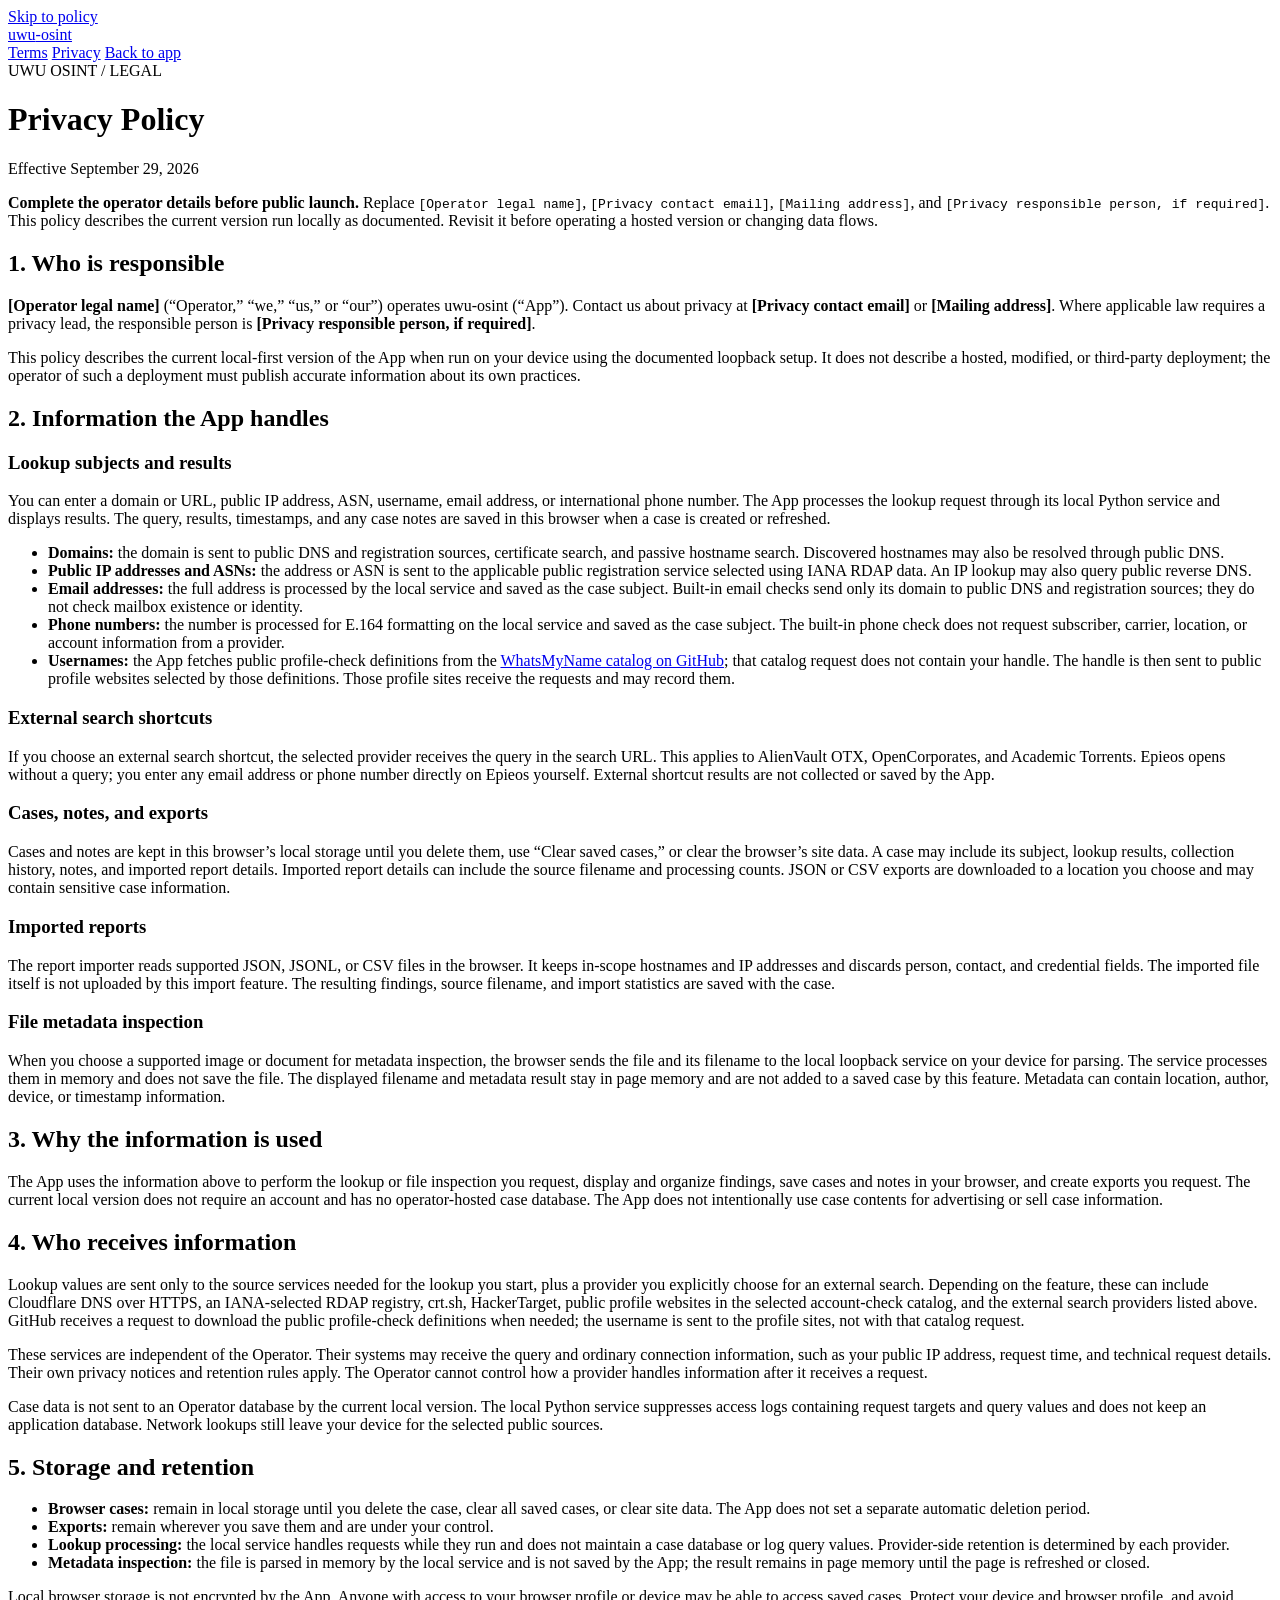
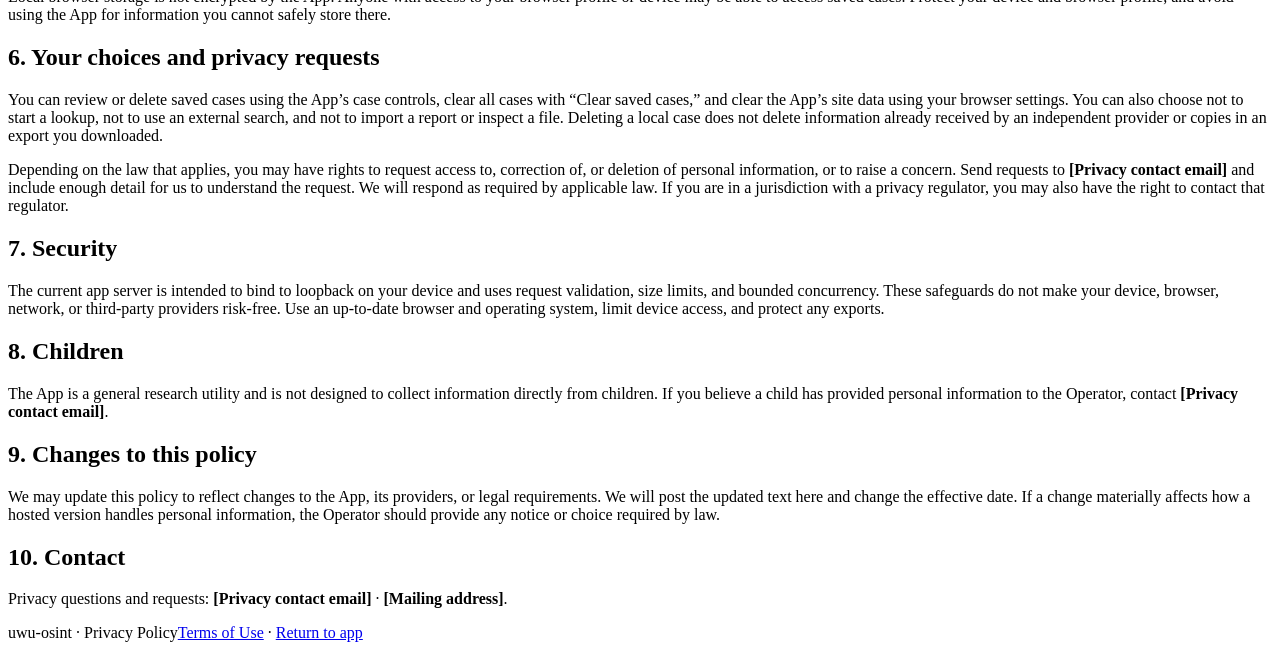
==== commit f9a7f0aa: "Restore repository root and add policy pages" ====
--- a/src/privacy.html
+++ b/src/privacy.html
@@ -43,7 +43,7 @@
             <li><strong>Public IP addresses and ASNs:</strong> the address or ASN is sent to the applicable public registration service selected using IANA RDAP data. An IP lookup may also query public reverse DNS.</li>
             <li><strong>Email addresses:</strong> the full address is processed by the local service and saved as the case subject. Built-in email checks send only its domain to public DNS and registration sources; they do not check mailbox existence or identity.</li>
             <li><strong>Phone numbers:</strong> the number is processed for E.164 formatting on the local service and saved as the case subject. The built-in phone check does not request subscriber, carrier, location, or account information from a provider.</li>
-            <li><strong>Usernames:</strong> the handle is sent to public profile websites selected from the App’s profile-check catalog. Those sites receive the requests and may record them.</li>
+            <li><strong>Usernames:</strong> the App fetches public profile-check definitions from the <a href="https://github.com/WebBreacher/WhatsMyName" target="_blank" rel="noopener noreferrer">WhatsMyName catalog on GitHub</a>; that catalog request does not contain your handle. The handle is then sent to public profile websites selected by those definitions. Those profile sites receive the requests and may record them.</li>
           </ul>
           <h3>External search shortcuts</h3>
           <p>If you choose an external search shortcut, the selected provider receives the query in the search URL. This applies to AlienVault OTX, OpenCorporates, and Academic Torrents. Epieos opens without a query; you enter any email address or phone number directly on Epieos yourself. External shortcut results are not collected or saved by the App.</p>
@@ -52,7 +52,7 @@
           <h3>Imported reports</h3>
           <p>The report importer reads supported JSON, JSONL, or CSV files in the browser. It keeps in-scope hostnames and IP addresses and discards person, contact, and credential fields. The imported file itself is not uploaded by this import feature. The resulting findings, source filename, and import statistics are saved with the case.</p>
           <h3>File metadata inspection</h3>
-          <p>When you choose a supported image or document for metadata inspection, the browser sends the file to the local loopback service on your device for parsing. The service processes it in memory and does not save the file. The displayed metadata result stays in page memory and is not added to a saved case by this feature. Metadata can contain location, author, device, or timestamp information.</p>
+          <p>When you choose a supported image or document for metadata inspection, the browser sends the file and its filename to the local loopback service on your device for parsing. The service processes them in memory and does not save the file. The displayed filename and metadata result stay in page memory and are not added to a saved case by this feature. Metadata can contain location, author, device, or timestamp information.</p>
         </section>
         <section>
           <h2>3. Why the information is used</h2>
@@ -60,7 +60,7 @@
         </section>
         <section>
           <h2>4. Who receives information</h2>
-          <p>Lookup values are sent only to the source services needed for the lookup you start, plus a provider you explicitly choose for an external search. Depending on the feature, these can include Cloudflare DNS over HTTPS, an IANA-selected RDAP registry, crt.sh, HackerTarget, public profile websites in the selected account-check catalog, and the external search providers listed above.</p>
+          <p>Lookup values are sent only to the source services needed for the lookup you start, plus a provider you explicitly choose for an external search. Depending on the feature, these can include Cloudflare DNS over HTTPS, an IANA-selected RDAP registry, crt.sh, HackerTarget, public profile websites in the selected account-check catalog, and the external search providers listed above. GitHub receives a request to download the public profile-check definitions when needed; the username is sent to the profile sites, not with that catalog request.</p>
           <p>These services are independent of the Operator. Their systems may receive the query and ordinary connection information, such as your public IP address, request time, and technical request details. Their own privacy notices and retention rules apply. The Operator cannot control how a provider handles information after it receives a request.</p>
           <p>Case data is not sent to an Operator database by the current local version. The local Python service suppresses access logs containing request targets and query values and does not keep an application database. Network lookups still leave your device for the selected public sources.</p>
         </section>
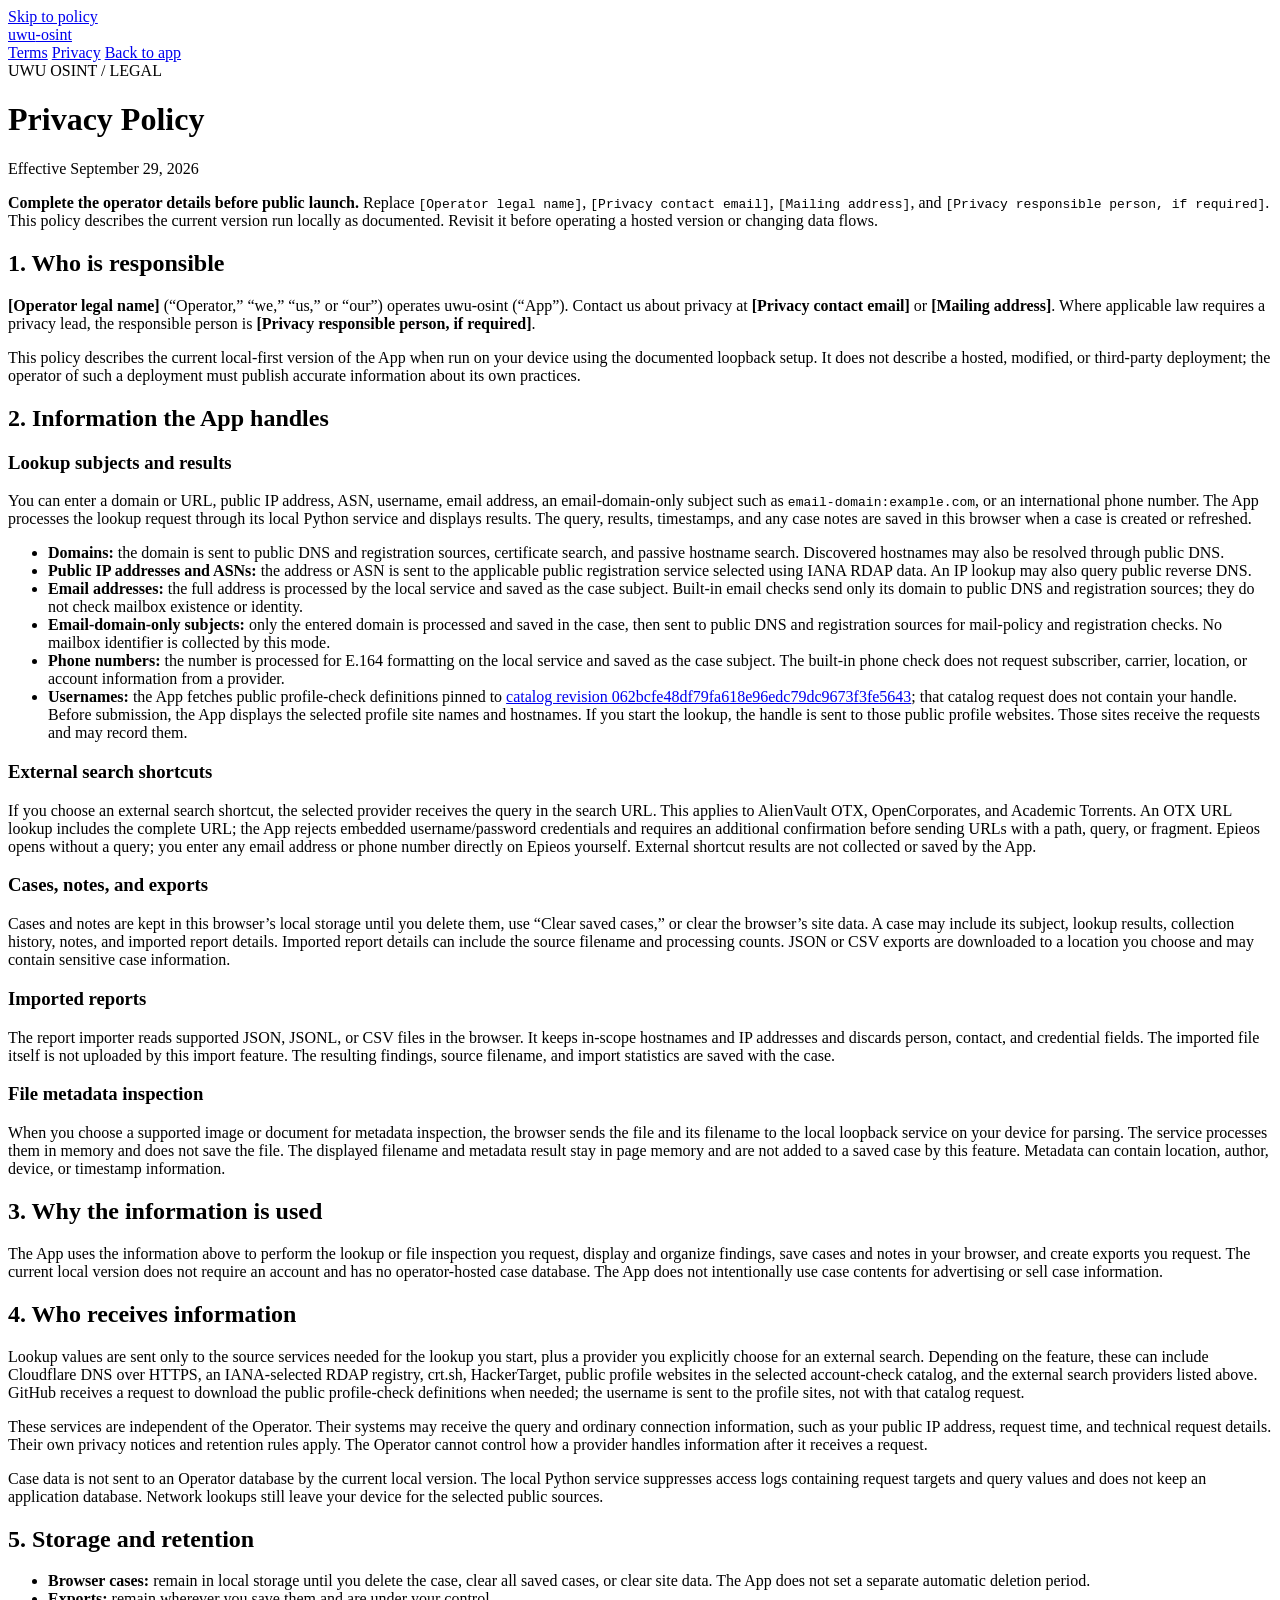
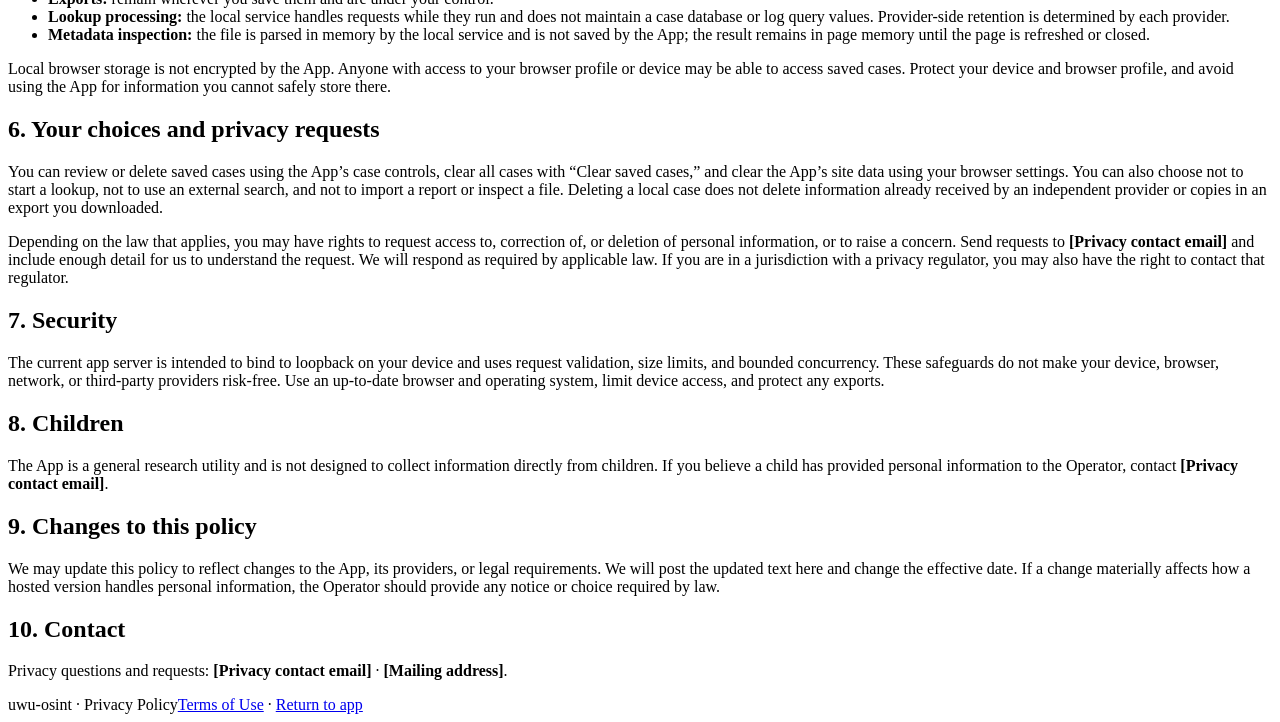
==== commit 19f73760: "Improve privacy controls and lookup transparency" ====
--- a/src/privacy.html
+++ b/src/privacy.html
@@ -37,16 +37,17 @@
         <section>
           <h2>2. Information the App handles</h2>
           <h3>Lookup subjects and results</h3>
-          <p>You can enter a domain or URL, public IP address, ASN, username, email address, or international phone number. The App processes the lookup request through its local Python service and displays results. The query, results, timestamps, and any case notes are saved in this browser when a case is created or refreshed.</p>
+          <p>You can enter a domain or URL, public IP address, ASN, username, email address, an email-domain-only subject such as <code>email-domain:example.com</code>, or an international phone number. The App processes the lookup request through its local Python service and displays results. The query, results, timestamps, and any case notes are saved in this browser when a case is created or refreshed.</p>
           <ul>
             <li><strong>Domains:</strong> the domain is sent to public DNS and registration sources, certificate search, and passive hostname search. Discovered hostnames may also be resolved through public DNS.</li>
             <li><strong>Public IP addresses and ASNs:</strong> the address or ASN is sent to the applicable public registration service selected using IANA RDAP data. An IP lookup may also query public reverse DNS.</li>
             <li><strong>Email addresses:</strong> the full address is processed by the local service and saved as the case subject. Built-in email checks send only its domain to public DNS and registration sources; they do not check mailbox existence or identity.</li>
+            <li><strong>Email-domain-only subjects:</strong> only the entered domain is processed and saved in the case, then sent to public DNS and registration sources for mail-policy and registration checks. No mailbox identifier is collected by this mode.</li>
             <li><strong>Phone numbers:</strong> the number is processed for E.164 formatting on the local service and saved as the case subject. The built-in phone check does not request subscriber, carrier, location, or account information from a provider.</li>
-            <li><strong>Usernames:</strong> the App fetches public profile-check definitions from the <a href="https://github.com/WebBreacher/WhatsMyName" target="_blank" rel="noopener noreferrer">WhatsMyName catalog on GitHub</a>; that catalog request does not contain your handle. The handle is then sent to public profile websites selected by those definitions. Those profile sites receive the requests and may record them.</li>
+            <li><strong>Usernames:</strong> the App fetches public profile-check definitions pinned to <a href="https://github.com/WebBreacher/WhatsMyName/blob/062bcfe48df79fa618e96edc79dc9673f3fe5643/wmn-data.json" target="_blank" rel="noopener noreferrer">catalog revision 062bcfe48df79fa618e96edc79dc9673f3fe5643</a>; that catalog request does not contain your handle. Before submission, the App displays the selected profile site names and hostnames. If you start the lookup, the handle is sent to those public profile websites. Those sites receive the requests and may record them.</li>
           </ul>
           <h3>External search shortcuts</h3>
-          <p>If you choose an external search shortcut, the selected provider receives the query in the search URL. This applies to AlienVault OTX, OpenCorporates, and Academic Torrents. Epieos opens without a query; you enter any email address or phone number directly on Epieos yourself. External shortcut results are not collected or saved by the App.</p>
+          <p>If you choose an external search shortcut, the selected provider receives the query in the search URL. This applies to AlienVault OTX, OpenCorporates, and Academic Torrents. An OTX URL lookup includes the complete URL; the App rejects embedded username/password credentials and requires an additional confirmation before sending URLs with a path, query, or fragment. Epieos opens without a query; you enter any email address or phone number directly on Epieos yourself. External shortcut results are not collected or saved by the App.</p>
           <h3>Cases, notes, and exports</h3>
           <p>Cases and notes are kept in this browser’s local storage until you delete them, use “Clear saved cases,” or clear the browser’s site data. A case may include its subject, lookup results, collection history, notes, and imported report details. Imported report details can include the source filename and processing counts. JSON or CSV exports are downloaded to a location you choose and may contain sensitive case information.</p>
           <h3>Imported reports</h3>
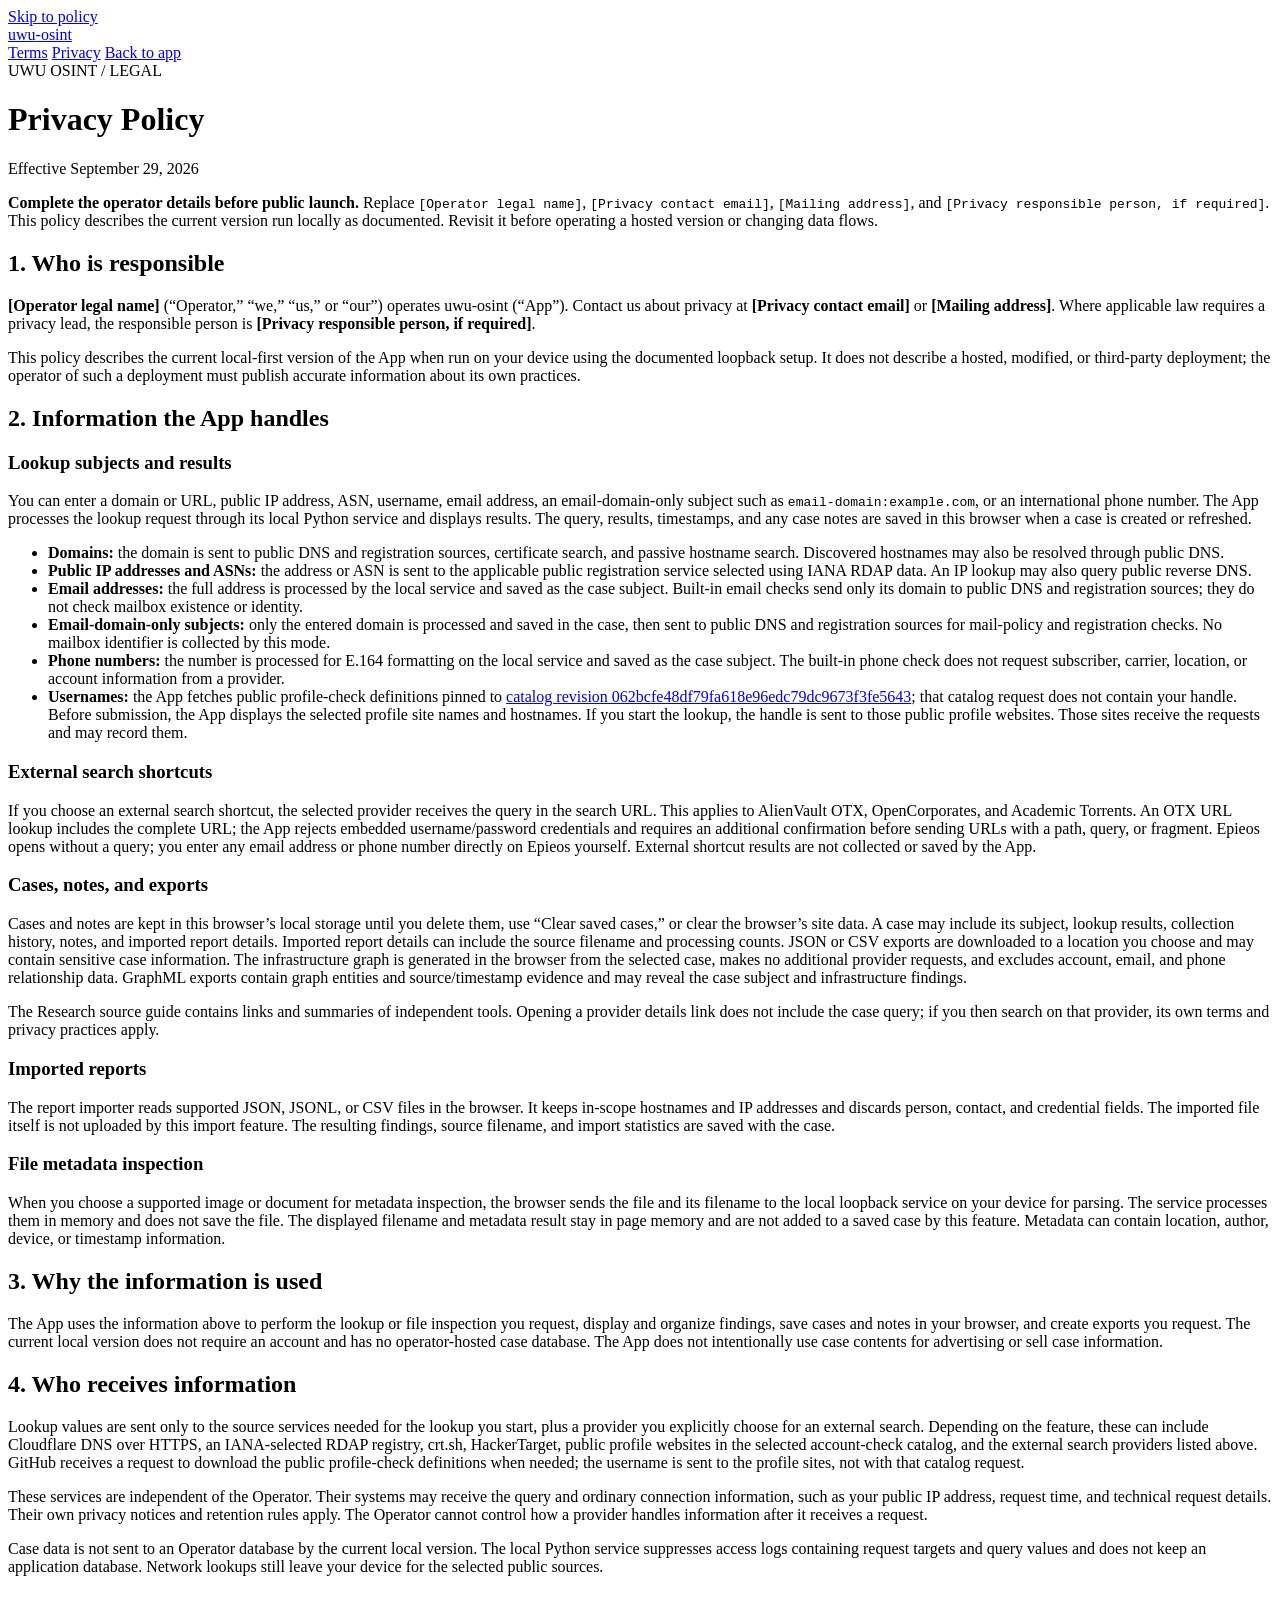
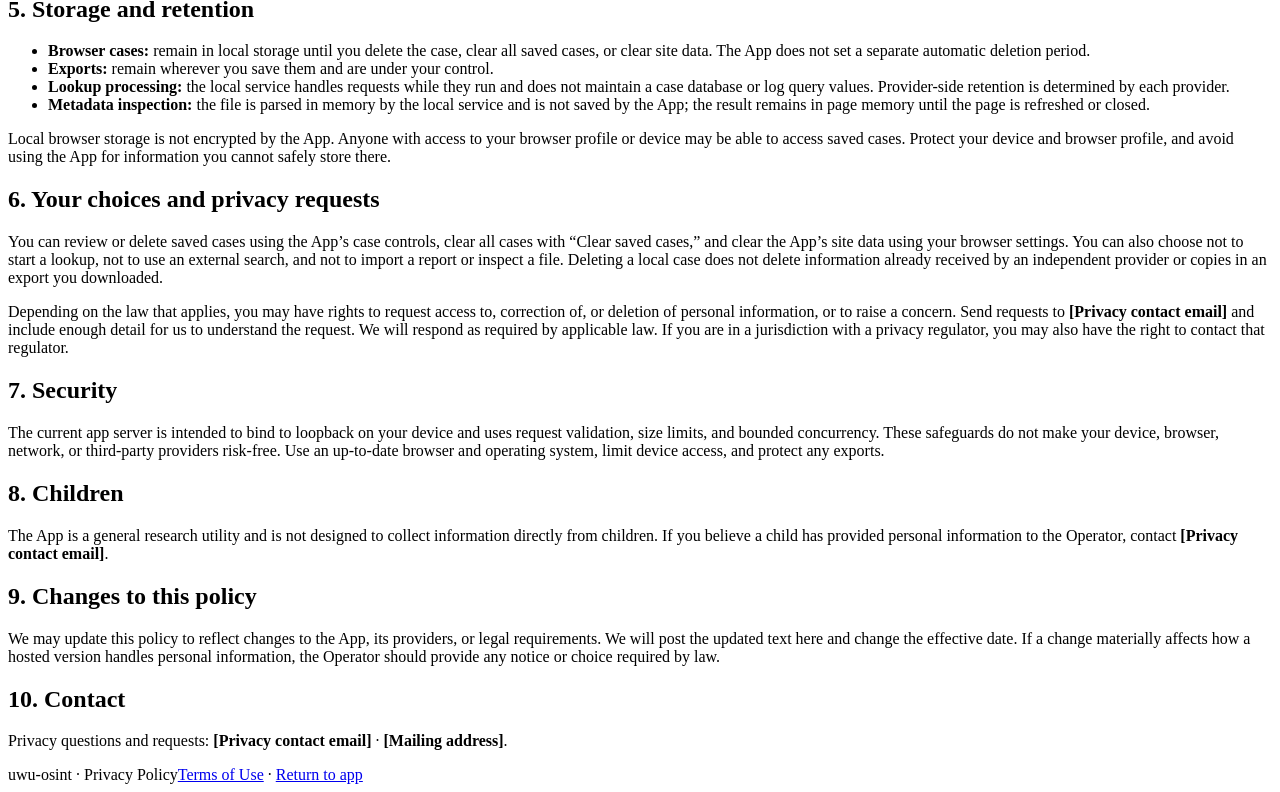
==== commit e0f7dc02: "Explain graph and source guide data handling" ====
--- a/src/privacy.html
+++ b/src/privacy.html
@@ -49,7 +49,9 @@
           <h3>External search shortcuts</h3>
           <p>If you choose an external search shortcut, the selected provider receives the query in the search URL. This applies to AlienVault OTX, OpenCorporates, and Academic Torrents. An OTX URL lookup includes the complete URL; the App rejects embedded username/password credentials and requires an additional confirmation before sending URLs with a path, query, or fragment. Epieos opens without a query; you enter any email address or phone number directly on Epieos yourself. External shortcut results are not collected or saved by the App.</p>
           <h3>Cases, notes, and exports</h3>
-          <p>Cases and notes are kept in this browser’s local storage until you delete them, use “Clear saved cases,” or clear the browser’s site data. A case may include its subject, lookup results, collection history, notes, and imported report details. Imported report details can include the source filename and processing counts. JSON or CSV exports are downloaded to a location you choose and may contain sensitive case information.</p>
+          <p>Cases and notes are kept in this browser’s local storage until you delete them, use “Clear saved cases,” or clear the browser’s site data. A case may include its subject, lookup results, collection history, notes, and imported report details. Imported report details can include the source filename and processing counts. JSON or CSV exports are downloaded to a location you choose and may contain sensitive case information. The infrastructure graph is generated in the browser from the selected case, makes no additional provider requests, and excludes account, email, and phone relationship data. GraphML exports contain graph entities and source/timestamp evidence and may reveal the case subject and infrastructure findings.
+          </p>
+          <p>The Research source guide contains links and summaries of independent tools. Opening a provider details link does not include the case query; if you then search on that provider, its own terms and privacy practices apply.</p>
           <h3>Imported reports</h3>
           <p>The report importer reads supported JSON, JSONL, or CSV files in the browser. It keeps in-scope hostnames and IP addresses and discards person, contact, and credential fields. The imported file itself is not uploaded by this import feature. The resulting findings, source filename, and import statistics are saved with the case.</p>
           <h3>File metadata inspection</h3>
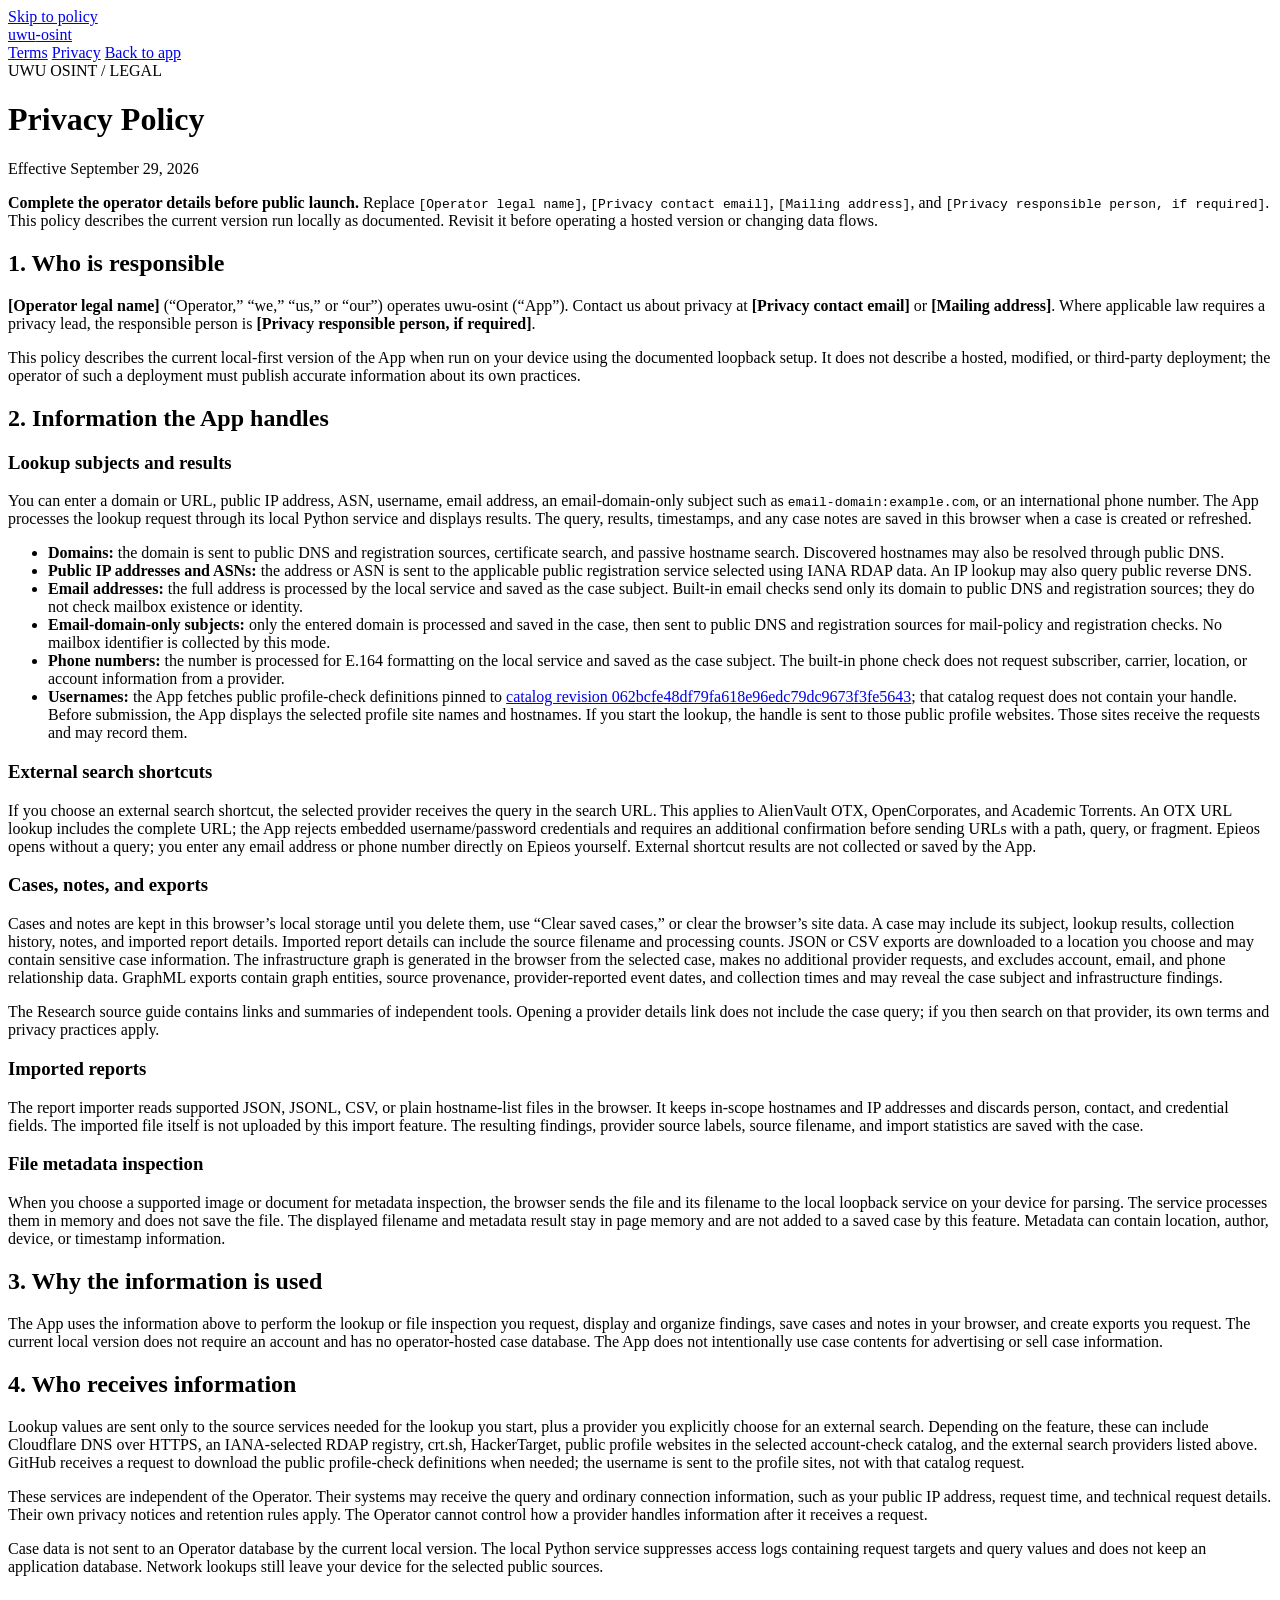
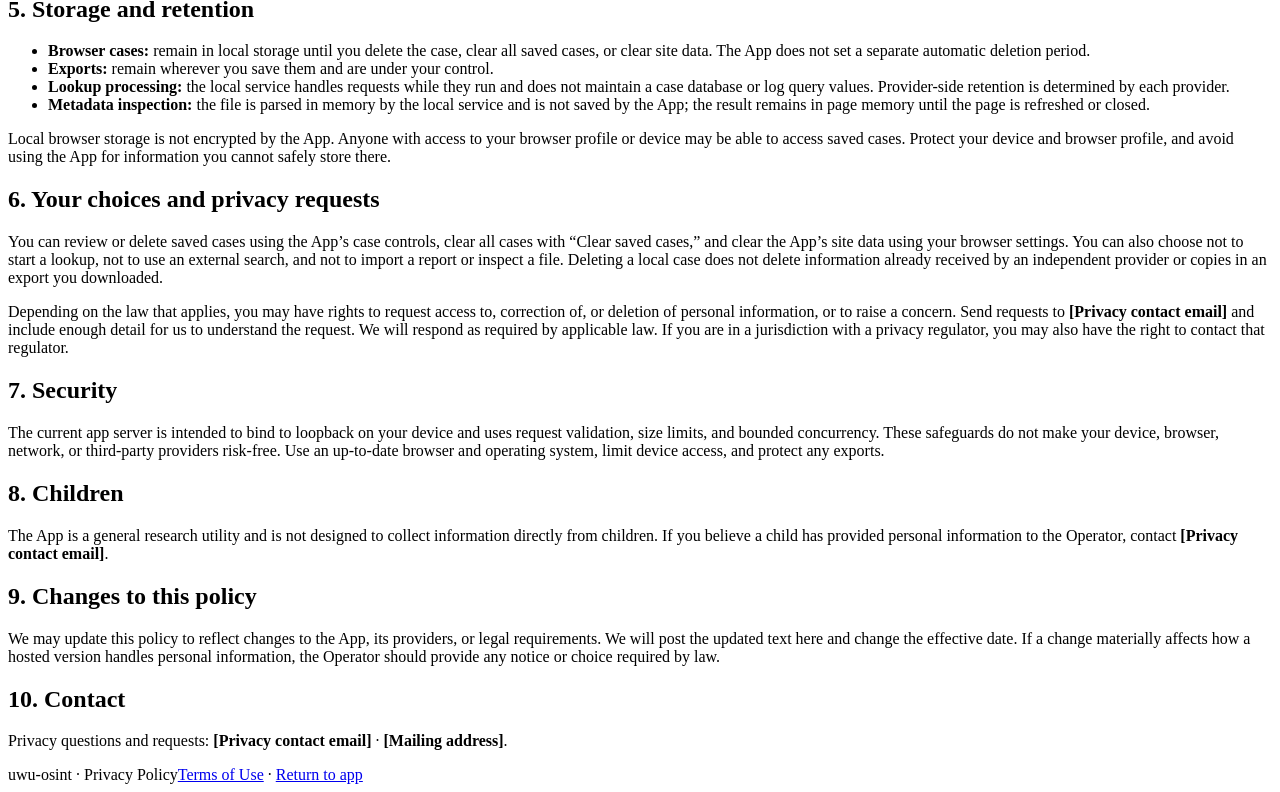
==== commit d4b0215a: "Document imported source labels and graph dates" ====
--- a/src/privacy.html
+++ b/src/privacy.html
@@ -49,11 +49,11 @@
           <h3>External search shortcuts</h3>
           <p>If you choose an external search shortcut, the selected provider receives the query in the search URL. This applies to AlienVault OTX, OpenCorporates, and Academic Torrents. An OTX URL lookup includes the complete URL; the App rejects embedded username/password credentials and requires an additional confirmation before sending URLs with a path, query, or fragment. Epieos opens without a query; you enter any email address or phone number directly on Epieos yourself. External shortcut results are not collected or saved by the App.</p>
           <h3>Cases, notes, and exports</h3>
-          <p>Cases and notes are kept in this browser’s local storage until you delete them, use “Clear saved cases,” or clear the browser’s site data. A case may include its subject, lookup results, collection history, notes, and imported report details. Imported report details can include the source filename and processing counts. JSON or CSV exports are downloaded to a location you choose and may contain sensitive case information. The infrastructure graph is generated in the browser from the selected case, makes no additional provider requests, and excludes account, email, and phone relationship data. GraphML exports contain graph entities and source/timestamp evidence and may reveal the case subject and infrastructure findings.
+          <p>Cases and notes are kept in this browser’s local storage until you delete them, use “Clear saved cases,” or clear the browser’s site data. A case may include its subject, lookup results, collection history, notes, and imported report details. Imported report details can include the source filename and processing counts. JSON or CSV exports are downloaded to a location you choose and may contain sensitive case information. The infrastructure graph is generated in the browser from the selected case, makes no additional provider requests, and excludes account, email, and phone relationship data. GraphML exports contain graph entities, source provenance, provider-reported event dates, and collection times and may reveal the case subject and infrastructure findings.
           </p>
           <p>The Research source guide contains links and summaries of independent tools. Opening a provider details link does not include the case query; if you then search on that provider, its own terms and privacy practices apply.</p>
           <h3>Imported reports</h3>
-          <p>The report importer reads supported JSON, JSONL, or CSV files in the browser. It keeps in-scope hostnames and IP addresses and discards person, contact, and credential fields. The imported file itself is not uploaded by this import feature. The resulting findings, source filename, and import statistics are saved with the case.</p>
+          <p>The report importer reads supported JSON, JSONL, CSV, or plain hostname-list files in the browser. It keeps in-scope hostnames and IP addresses and discards person, contact, and credential fields. The imported file itself is not uploaded by this import feature. The resulting findings, provider source labels, source filename, and import statistics are saved with the case.</p>
           <h3>File metadata inspection</h3>
           <p>When you choose a supported image or document for metadata inspection, the browser sends the file and its filename to the local loopback service on your device for parsing. The service processes them in memory and does not save the file. The displayed filename and metadata result stay in page memory and are not added to a saved case by this feature. Metadata can contain location, author, device, or timestamp information.</p>
         </section>
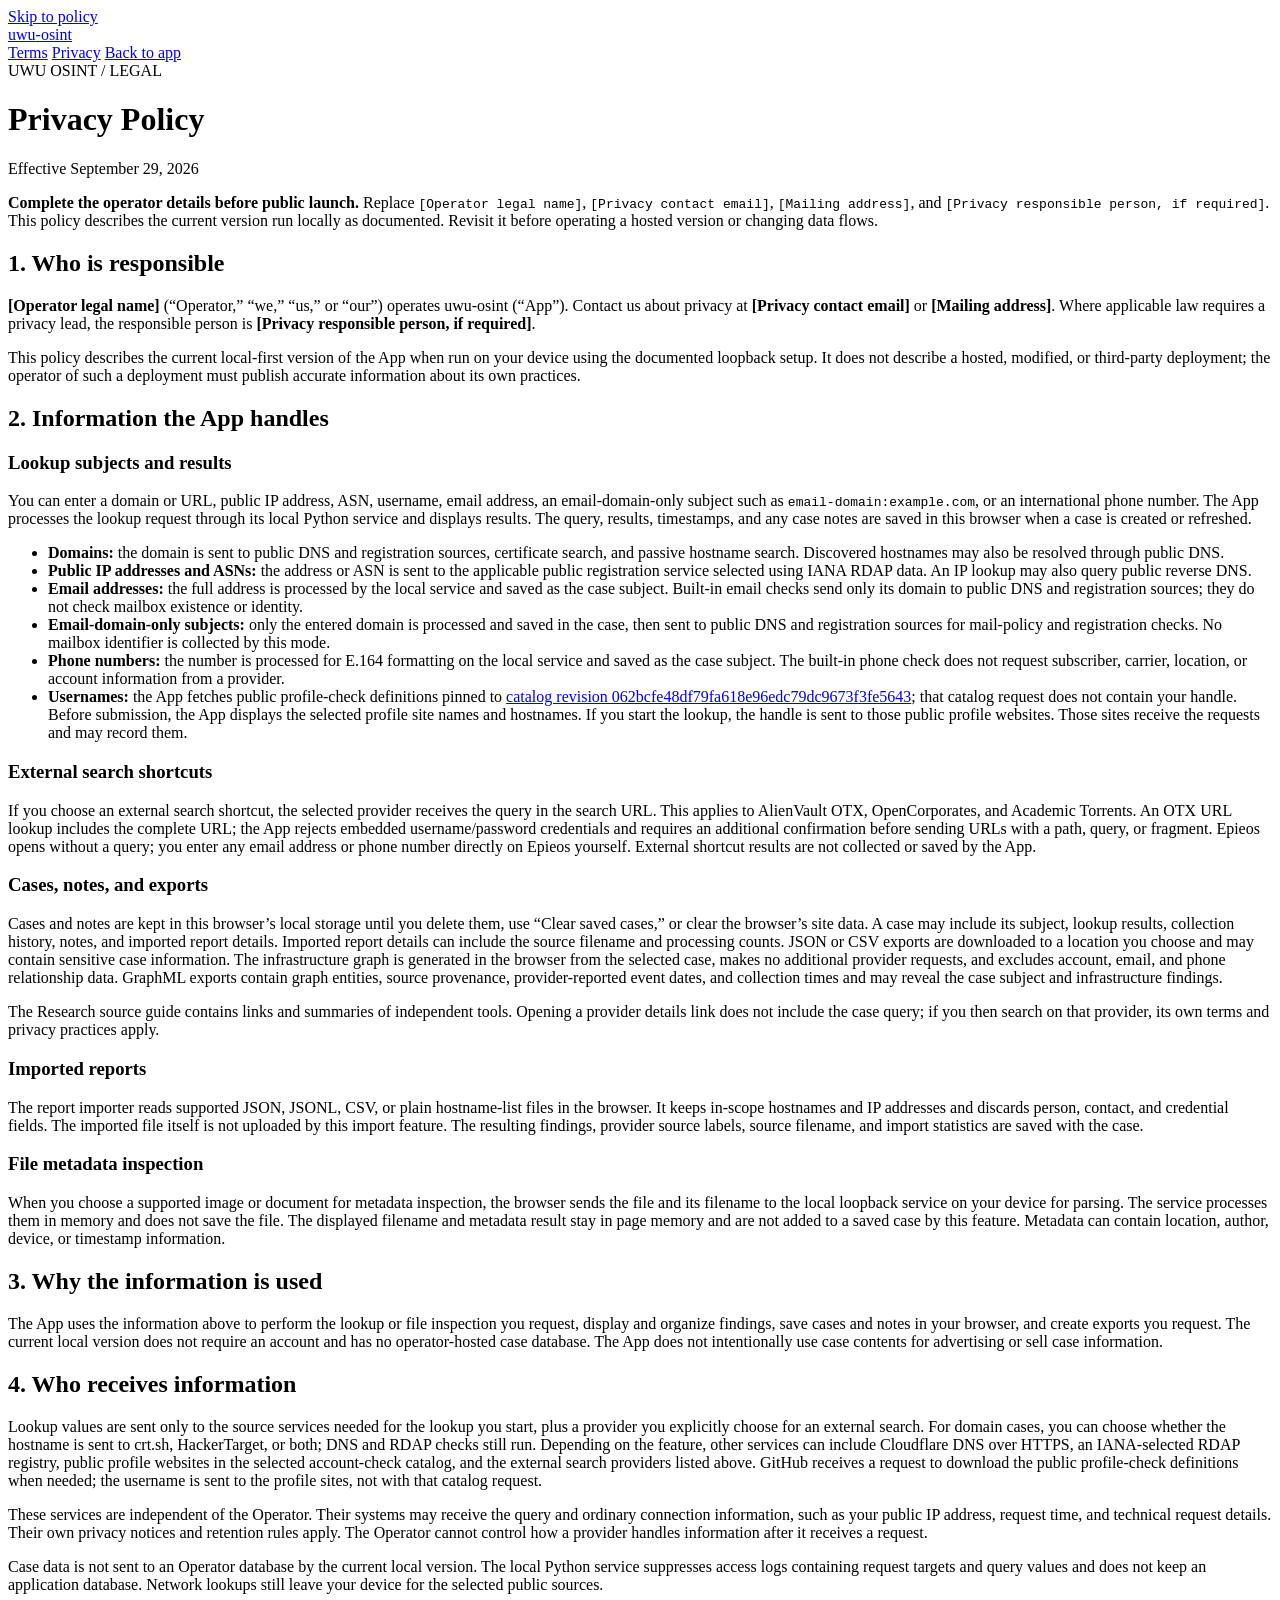
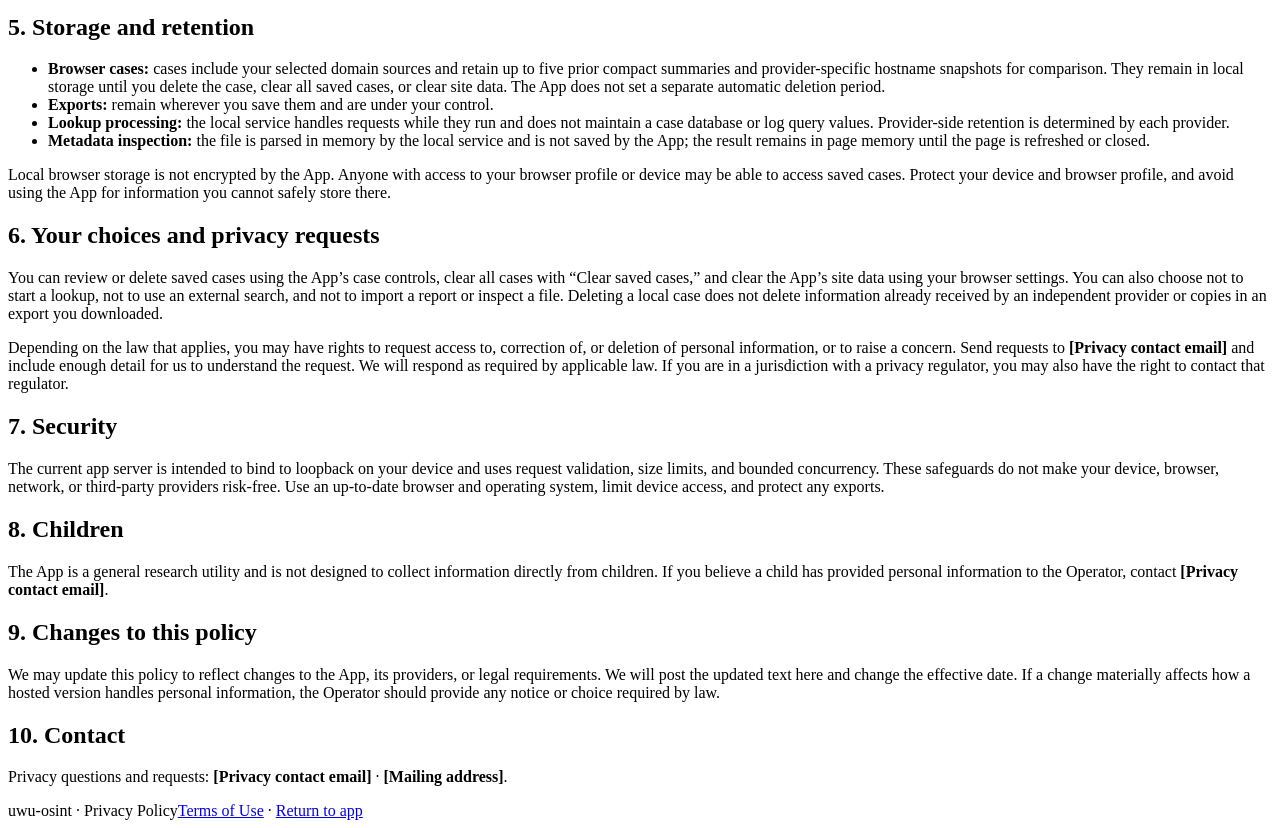
==== commit b3876649: "Add source controls and provider-aware history" ====
--- a/src/privacy.html
+++ b/src/privacy.html
@@ -63,14 +63,14 @@
         </section>
         <section>
           <h2>4. Who receives information</h2>
-          <p>Lookup values are sent only to the source services needed for the lookup you start, plus a provider you explicitly choose for an external search. Depending on the feature, these can include Cloudflare DNS over HTTPS, an IANA-selected RDAP registry, crt.sh, HackerTarget, public profile websites in the selected account-check catalog, and the external search providers listed above. GitHub receives a request to download the public profile-check definitions when needed; the username is sent to the profile sites, not with that catalog request.</p>
+          <p>Lookup values are sent only to the source services needed for the lookup you start, plus a provider you explicitly choose for an external search. For domain cases, you can choose whether the hostname is sent to crt.sh, HackerTarget, or both; DNS and RDAP checks still run. Depending on the feature, other services can include Cloudflare DNS over HTTPS, an IANA-selected RDAP registry, public profile websites in the selected account-check catalog, and the external search providers listed above. GitHub receives a request to download the public profile-check definitions when needed; the username is sent to the profile sites, not with that catalog request.</p>
           <p>These services are independent of the Operator. Their systems may receive the query and ordinary connection information, such as your public IP address, request time, and technical request details. Their own privacy notices and retention rules apply. The Operator cannot control how a provider handles information after it receives a request.</p>
           <p>Case data is not sent to an Operator database by the current local version. The local Python service suppresses access logs containing request targets and query values and does not keep an application database. Network lookups still leave your device for the selected public sources.</p>
         </section>
         <section>
           <h2>5. Storage and retention</h2>
           <ul>
-            <li><strong>Browser cases:</strong> remain in local storage until you delete the case, clear all saved cases, or clear site data. The App does not set a separate automatic deletion period.</li>
+            <li><strong>Browser cases:</strong> cases include your selected domain sources and retain up to five prior compact summaries and provider-specific hostname snapshots for comparison. They remain in local storage until you delete the case, clear all saved cases, or clear site data. The App does not set a separate automatic deletion period.</li>
             <li><strong>Exports:</strong> remain wherever you save them and are under your control.</li>
             <li><strong>Lookup processing:</strong> the local service handles requests while they run and does not maintain a case database or log query values. Provider-side retention is determined by each provider.</li>
             <li><strong>Metadata inspection:</strong> the file is parsed in memory by the local service and is not saved by the App; the result remains in page memory until the page is refreshed or closed.</li>
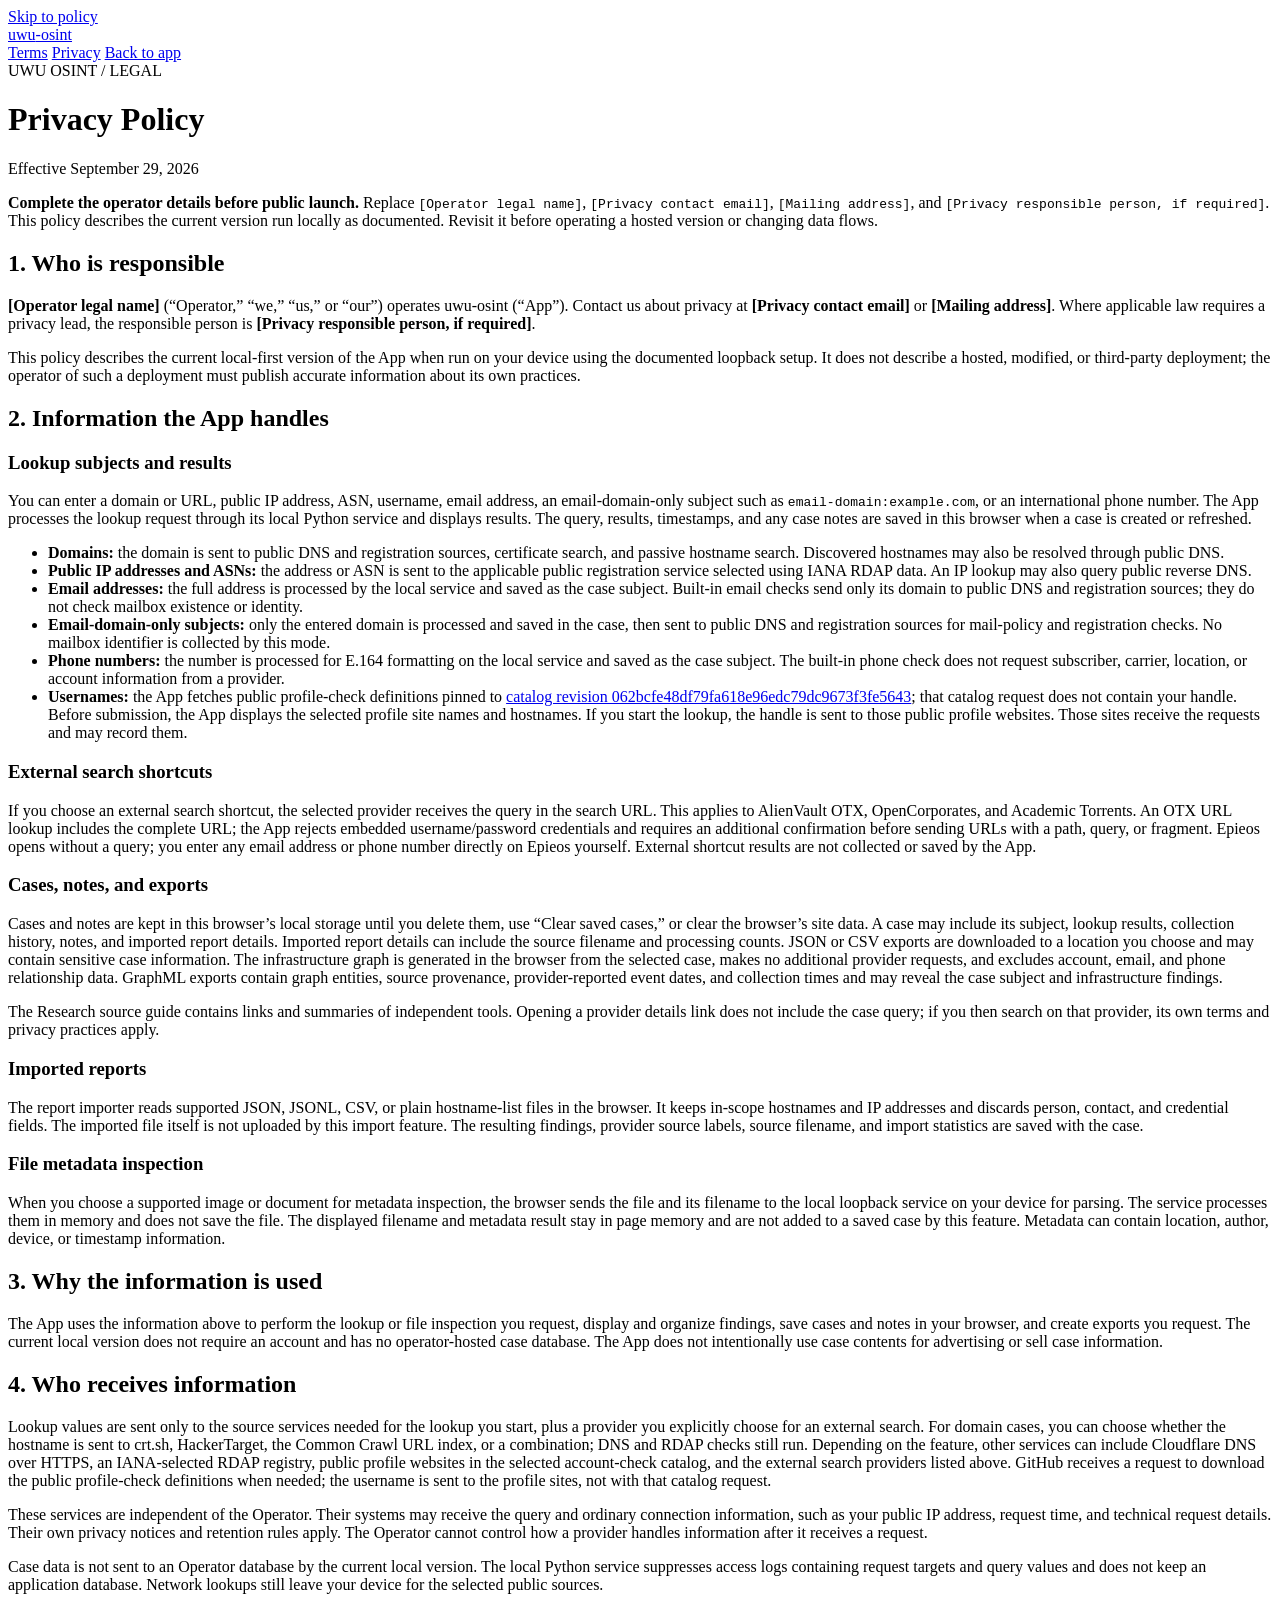
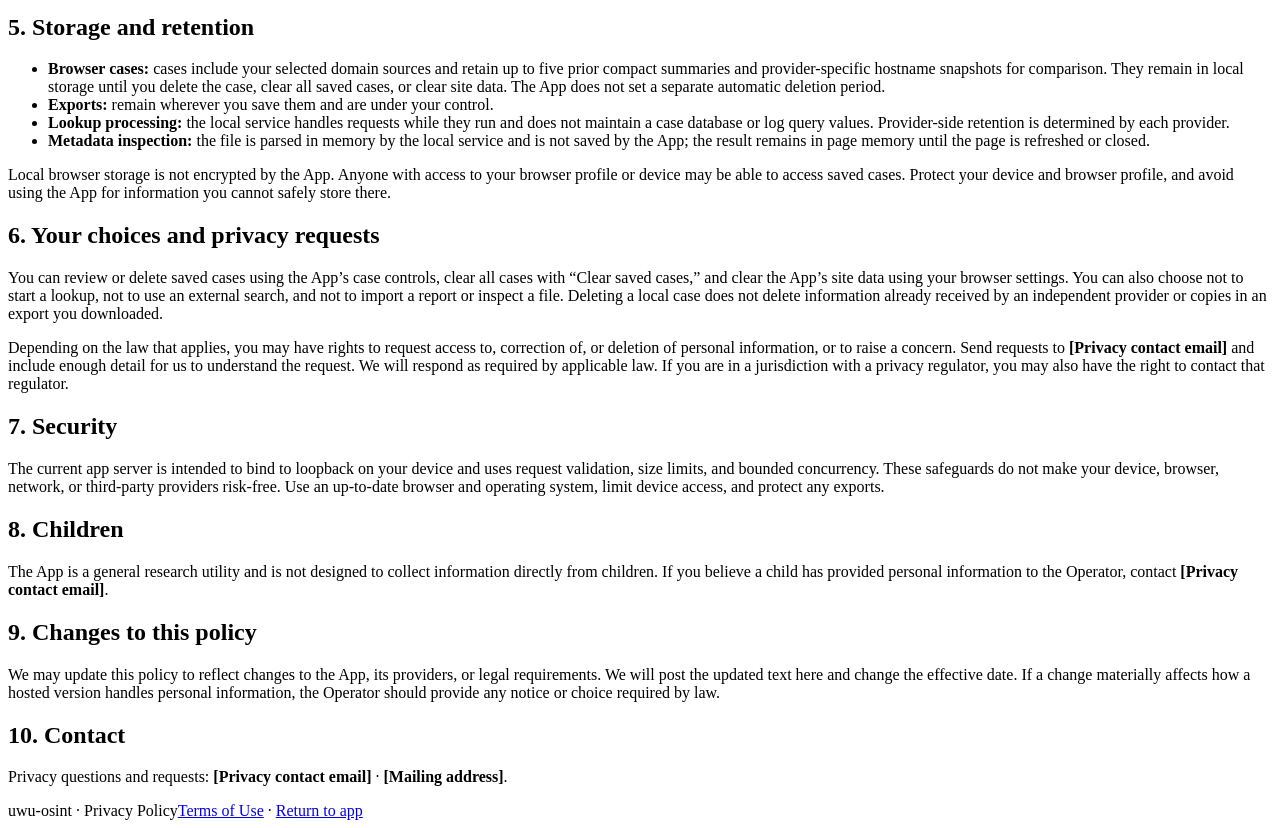
==== commit b3f52456: "Add historical passive host discovery" ====
--- a/src/privacy.html
+++ b/src/privacy.html
@@ -63,7 +63,7 @@
         </section>
         <section>
           <h2>4. Who receives information</h2>
-          <p>Lookup values are sent only to the source services needed for the lookup you start, plus a provider you explicitly choose for an external search. For domain cases, you can choose whether the hostname is sent to crt.sh, HackerTarget, or both; DNS and RDAP checks still run. Depending on the feature, other services can include Cloudflare DNS over HTTPS, an IANA-selected RDAP registry, public profile websites in the selected account-check catalog, and the external search providers listed above. GitHub receives a request to download the public profile-check definitions when needed; the username is sent to the profile sites, not with that catalog request.</p>
+          <p>Lookup values are sent only to the source services needed for the lookup you start, plus a provider you explicitly choose for an external search. For domain cases, you can choose whether the hostname is sent to crt.sh, HackerTarget, the Common Crawl URL index, or a combination; DNS and RDAP checks still run. Depending on the feature, other services can include Cloudflare DNS over HTTPS, an IANA-selected RDAP registry, public profile websites in the selected account-check catalog, and the external search providers listed above. GitHub receives a request to download the public profile-check definitions when needed; the username is sent to the profile sites, not with that catalog request.</p>
           <p>These services are independent of the Operator. Their systems may receive the query and ordinary connection information, such as your public IP address, request time, and technical request details. Their own privacy notices and retention rules apply. The Operator cannot control how a provider handles information after it receives a request.</p>
           <p>Case data is not sent to an Operator database by the current local version. The local Python service suppresses access logs containing request targets and query values and does not keep an application database. Network lookups still leave your device for the selected public sources.</p>
         </section>
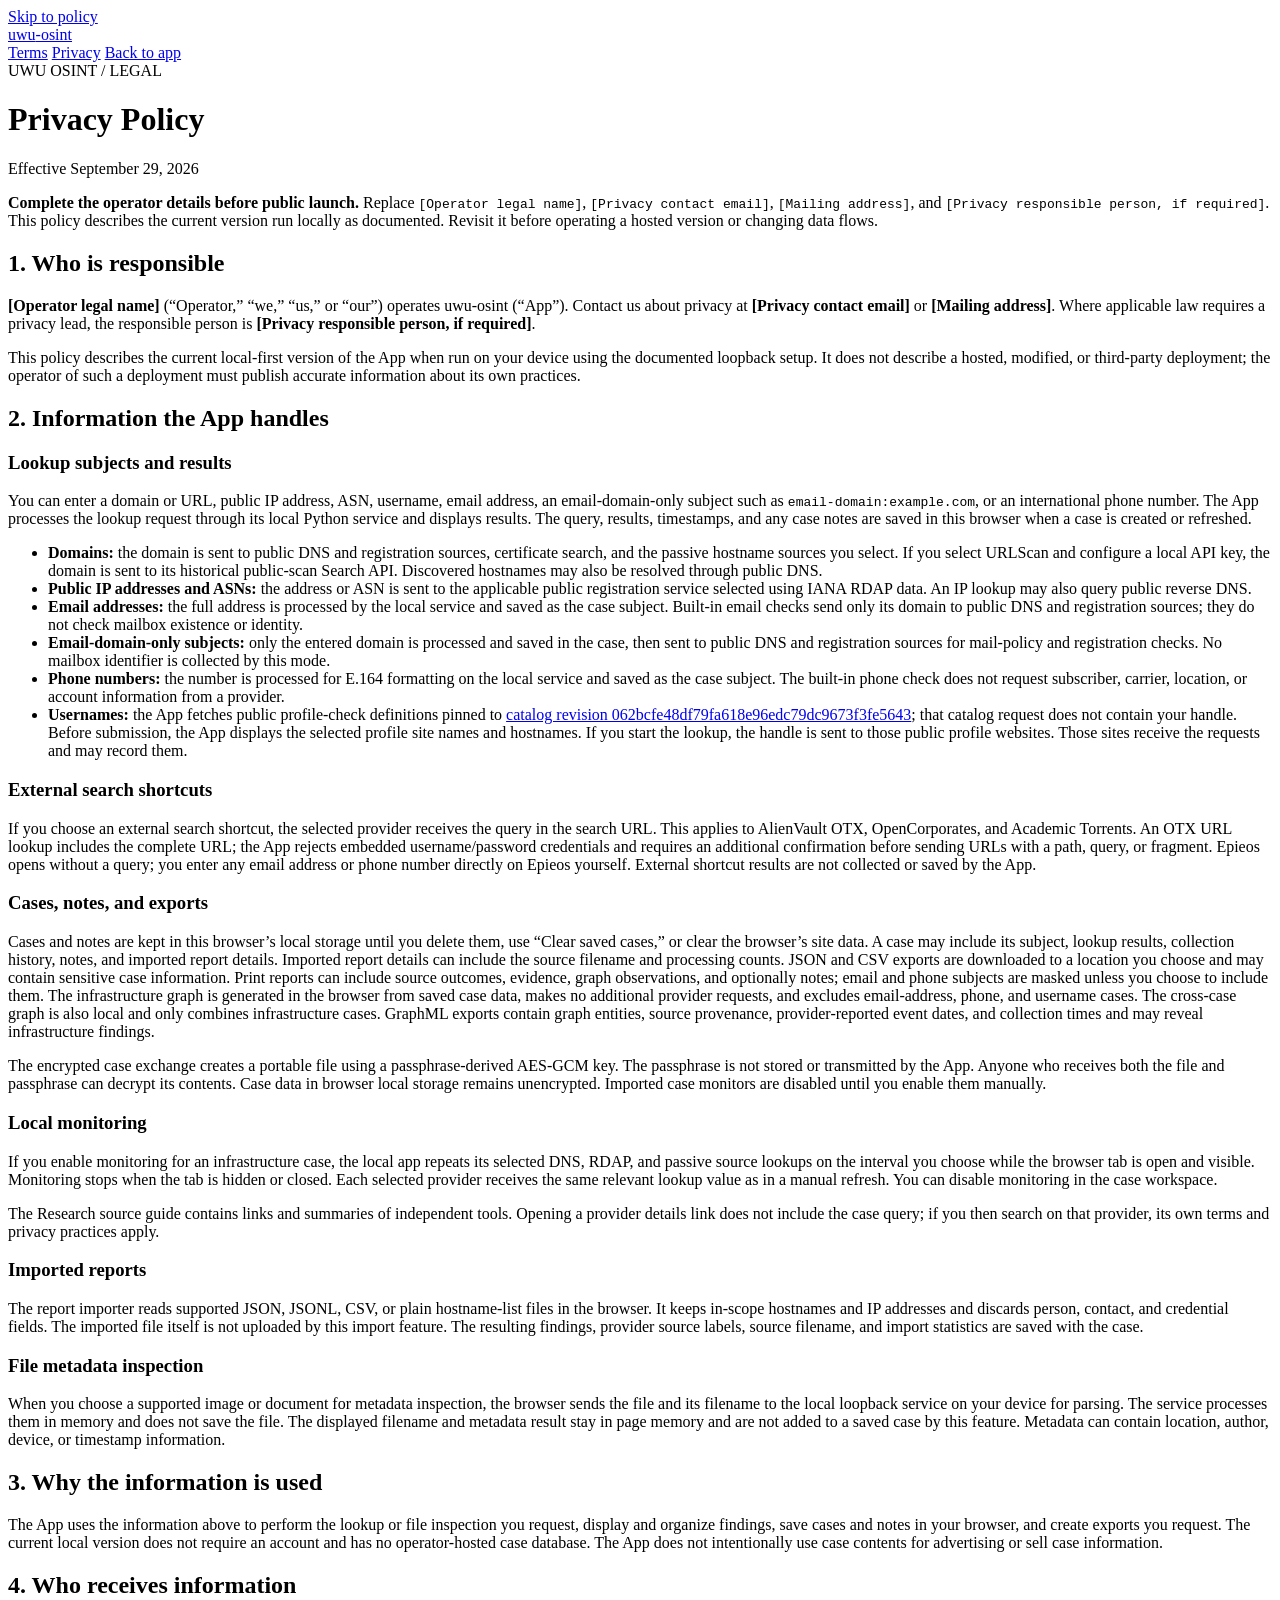
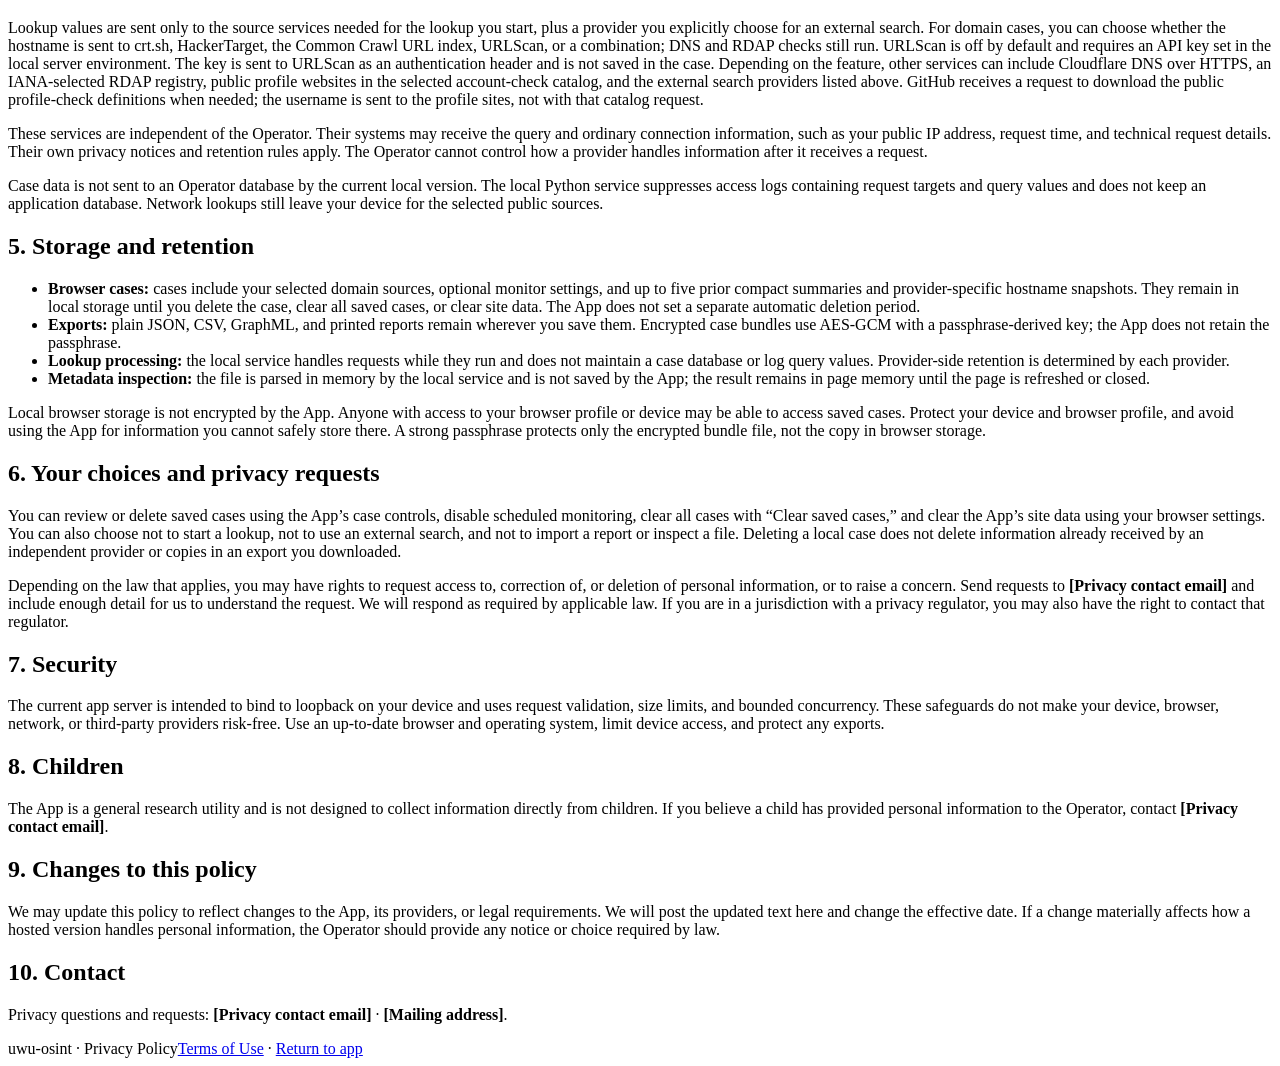
==== commit 15190192: "Expand infrastructure analysis and case workflows" ====
--- a/src/privacy.html
+++ b/src/privacy.html
@@ -39,7 +39,7 @@
           <h3>Lookup subjects and results</h3>
           <p>You can enter a domain or URL, public IP address, ASN, username, email address, an email-domain-only subject such as <code>email-domain:example.com</code>, or an international phone number. The App processes the lookup request through its local Python service and displays results. The query, results, timestamps, and any case notes are saved in this browser when a case is created or refreshed.</p>
           <ul>
-            <li><strong>Domains:</strong> the domain is sent to public DNS and registration sources, certificate search, and passive hostname search. Discovered hostnames may also be resolved through public DNS.</li>
+            <li><strong>Domains:</strong> the domain is sent to public DNS and registration sources, certificate search, and the passive hostname sources you select. If you select URLScan and configure a local API key, the domain is sent to its historical public-scan Search API. Discovered hostnames may also be resolved through public DNS.</li>
             <li><strong>Public IP addresses and ASNs:</strong> the address or ASN is sent to the applicable public registration service selected using IANA RDAP data. An IP lookup may also query public reverse DNS.</li>
             <li><strong>Email addresses:</strong> the full address is processed by the local service and saved as the case subject. Built-in email checks send only its domain to public DNS and registration sources; they do not check mailbox existence or identity.</li>
             <li><strong>Email-domain-only subjects:</strong> only the entered domain is processed and saved in the case, then sent to public DNS and registration sources for mail-policy and registration checks. No mailbox identifier is collected by this mode.</li>
@@ -49,8 +49,11 @@
           <h3>External search shortcuts</h3>
           <p>If you choose an external search shortcut, the selected provider receives the query in the search URL. This applies to AlienVault OTX, OpenCorporates, and Academic Torrents. An OTX URL lookup includes the complete URL; the App rejects embedded username/password credentials and requires an additional confirmation before sending URLs with a path, query, or fragment. Epieos opens without a query; you enter any email address or phone number directly on Epieos yourself. External shortcut results are not collected or saved by the App.</p>
           <h3>Cases, notes, and exports</h3>
-          <p>Cases and notes are kept in this browser’s local storage until you delete them, use “Clear saved cases,” or clear the browser’s site data. A case may include its subject, lookup results, collection history, notes, and imported report details. Imported report details can include the source filename and processing counts. JSON or CSV exports are downloaded to a location you choose and may contain sensitive case information. The infrastructure graph is generated in the browser from the selected case, makes no additional provider requests, and excludes account, email, and phone relationship data. GraphML exports contain graph entities, source provenance, provider-reported event dates, and collection times and may reveal the case subject and infrastructure findings.
+          <p>Cases and notes are kept in this browser’s local storage until you delete them, use “Clear saved cases,” or clear the browser’s site data. A case may include its subject, lookup results, collection history, notes, and imported report details. Imported report details can include the source filename and processing counts. JSON and CSV exports are downloaded to a location you choose and may contain sensitive case information. Print reports can include source outcomes, evidence, graph observations, and optionally notes; email and phone subjects are masked unless you choose to include them. The infrastructure graph is generated in the browser from saved case data, makes no additional provider requests, and excludes email-address, phone, and username cases. The cross-case graph is also local and only combines infrastructure cases. GraphML exports contain graph entities, source provenance, provider-reported event dates, and collection times and may reveal infrastructure findings.
           </p>
+          <p>The encrypted case exchange creates a portable file using a passphrase-derived AES-GCM key. The passphrase is not stored or transmitted by the App. Anyone who receives both the file and passphrase can decrypt its contents. Case data in browser local storage remains unencrypted. Imported case monitors are disabled until you enable them manually.</p>
+          <h3>Local monitoring</h3>
+          <p>If you enable monitoring for an infrastructure case, the local app repeats its selected DNS, RDAP, and passive source lookups on the interval you choose while the browser tab is open and visible. Monitoring stops when the tab is hidden or closed. Each selected provider receives the same relevant lookup value as in a manual refresh. You can disable monitoring in the case workspace.</p>
           <p>The Research source guide contains links and summaries of independent tools. Opening a provider details link does not include the case query; if you then search on that provider, its own terms and privacy practices apply.</p>
           <h3>Imported reports</h3>
           <p>The report importer reads supported JSON, JSONL, CSV, or plain hostname-list files in the browser. It keeps in-scope hostnames and IP addresses and discards person, contact, and credential fields. The imported file itself is not uploaded by this import feature. The resulting findings, provider source labels, source filename, and import statistics are saved with the case.</p>
@@ -63,23 +66,23 @@
         </section>
         <section>
           <h2>4. Who receives information</h2>
-          <p>Lookup values are sent only to the source services needed for the lookup you start, plus a provider you explicitly choose for an external search. For domain cases, you can choose whether the hostname is sent to crt.sh, HackerTarget, the Common Crawl URL index, or a combination; DNS and RDAP checks still run. Depending on the feature, other services can include Cloudflare DNS over HTTPS, an IANA-selected RDAP registry, public profile websites in the selected account-check catalog, and the external search providers listed above. GitHub receives a request to download the public profile-check definitions when needed; the username is sent to the profile sites, not with that catalog request.</p>
+          <p>Lookup values are sent only to the source services needed for the lookup you start, plus a provider you explicitly choose for an external search. For domain cases, you can choose whether the hostname is sent to crt.sh, HackerTarget, the Common Crawl URL index, URLScan, or a combination; DNS and RDAP checks still run. URLScan is off by default and requires an API key set in the local server environment. The key is sent to URLScan as an authentication header and is not saved in the case. Depending on the feature, other services can include Cloudflare DNS over HTTPS, an IANA-selected RDAP registry, public profile websites in the selected account-check catalog, and the external search providers listed above. GitHub receives a request to download the public profile-check definitions when needed; the username is sent to the profile sites, not with that catalog request.</p>
           <p>These services are independent of the Operator. Their systems may receive the query and ordinary connection information, such as your public IP address, request time, and technical request details. Their own privacy notices and retention rules apply. The Operator cannot control how a provider handles information after it receives a request.</p>
           <p>Case data is not sent to an Operator database by the current local version. The local Python service suppresses access logs containing request targets and query values and does not keep an application database. Network lookups still leave your device for the selected public sources.</p>
         </section>
         <section>
           <h2>5. Storage and retention</h2>
           <ul>
-            <li><strong>Browser cases:</strong> cases include your selected domain sources and retain up to five prior compact summaries and provider-specific hostname snapshots for comparison. They remain in local storage until you delete the case, clear all saved cases, or clear site data. The App does not set a separate automatic deletion period.</li>
-            <li><strong>Exports:</strong> remain wherever you save them and are under your control.</li>
+            <li><strong>Browser cases:</strong> cases include your selected domain sources, optional monitor settings, and up to five prior compact summaries and provider-specific hostname snapshots. They remain in local storage until you delete the case, clear all saved cases, or clear site data. The App does not set a separate automatic deletion period.</li>
+            <li><strong>Exports:</strong> plain JSON, CSV, GraphML, and printed reports remain wherever you save them. Encrypted case bundles use AES-GCM with a passphrase-derived key; the App does not retain the passphrase.</li>
             <li><strong>Lookup processing:</strong> the local service handles requests while they run and does not maintain a case database or log query values. Provider-side retention is determined by each provider.</li>
             <li><strong>Metadata inspection:</strong> the file is parsed in memory by the local service and is not saved by the App; the result remains in page memory until the page is refreshed or closed.</li>
           </ul>
-          <p>Local browser storage is not encrypted by the App. Anyone with access to your browser profile or device may be able to access saved cases. Protect your device and browser profile, and avoid using the App for information you cannot safely store there.</p>
+          <p>Local browser storage is not encrypted by the App. Anyone with access to your browser profile or device may be able to access saved cases. Protect your device and browser profile, and avoid using the App for information you cannot safely store there. A strong passphrase protects only the encrypted bundle file, not the copy in browser storage.</p>
         </section>
         <section>
           <h2>6. Your choices and privacy requests</h2>
-          <p>You can review or delete saved cases using the App’s case controls, clear all cases with “Clear saved cases,” and clear the App’s site data using your browser settings. You can also choose not to start a lookup, not to use an external search, and not to import a report or inspect a file. Deleting a local case does not delete information already received by an independent provider or copies in an export you downloaded.</p>
+          <p>You can review or delete saved cases using the App’s case controls, disable scheduled monitoring, clear all cases with “Clear saved cases,” and clear the App’s site data using your browser settings. You can also choose not to start a lookup, not to use an external search, and not to import a report or inspect a file. Deleting a local case does not delete information already received by an independent provider or copies in an export you downloaded.</p>
           <p>Depending on the law that applies, you may have rights to request access to, correction of, or deletion of personal information, or to raise a concern. Send requests to <strong>[Privacy contact email]</strong> and include enough detail for us to understand the request. We will respond as required by applicable law. If you are in a jurisdiction with a privacy regulator, you may also have the right to contact that regulator.</p>
         </section>
         <section>
